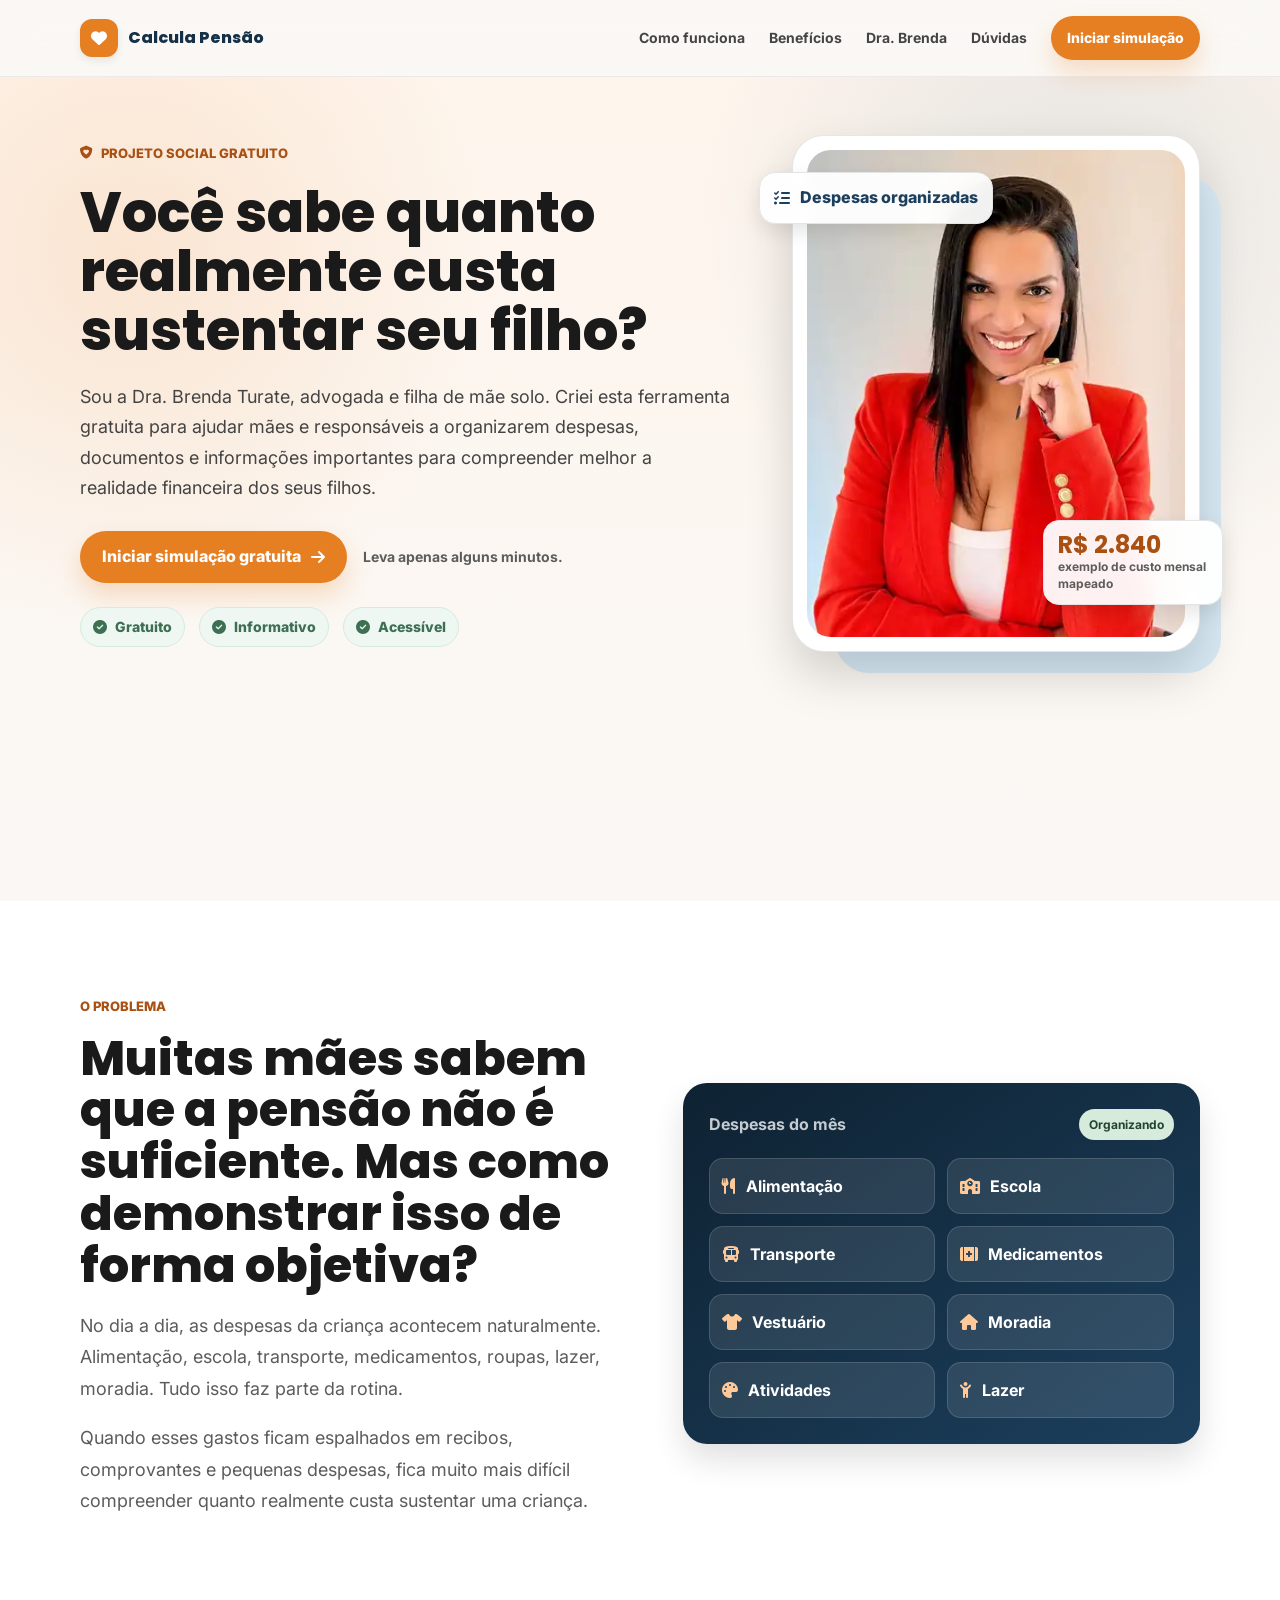
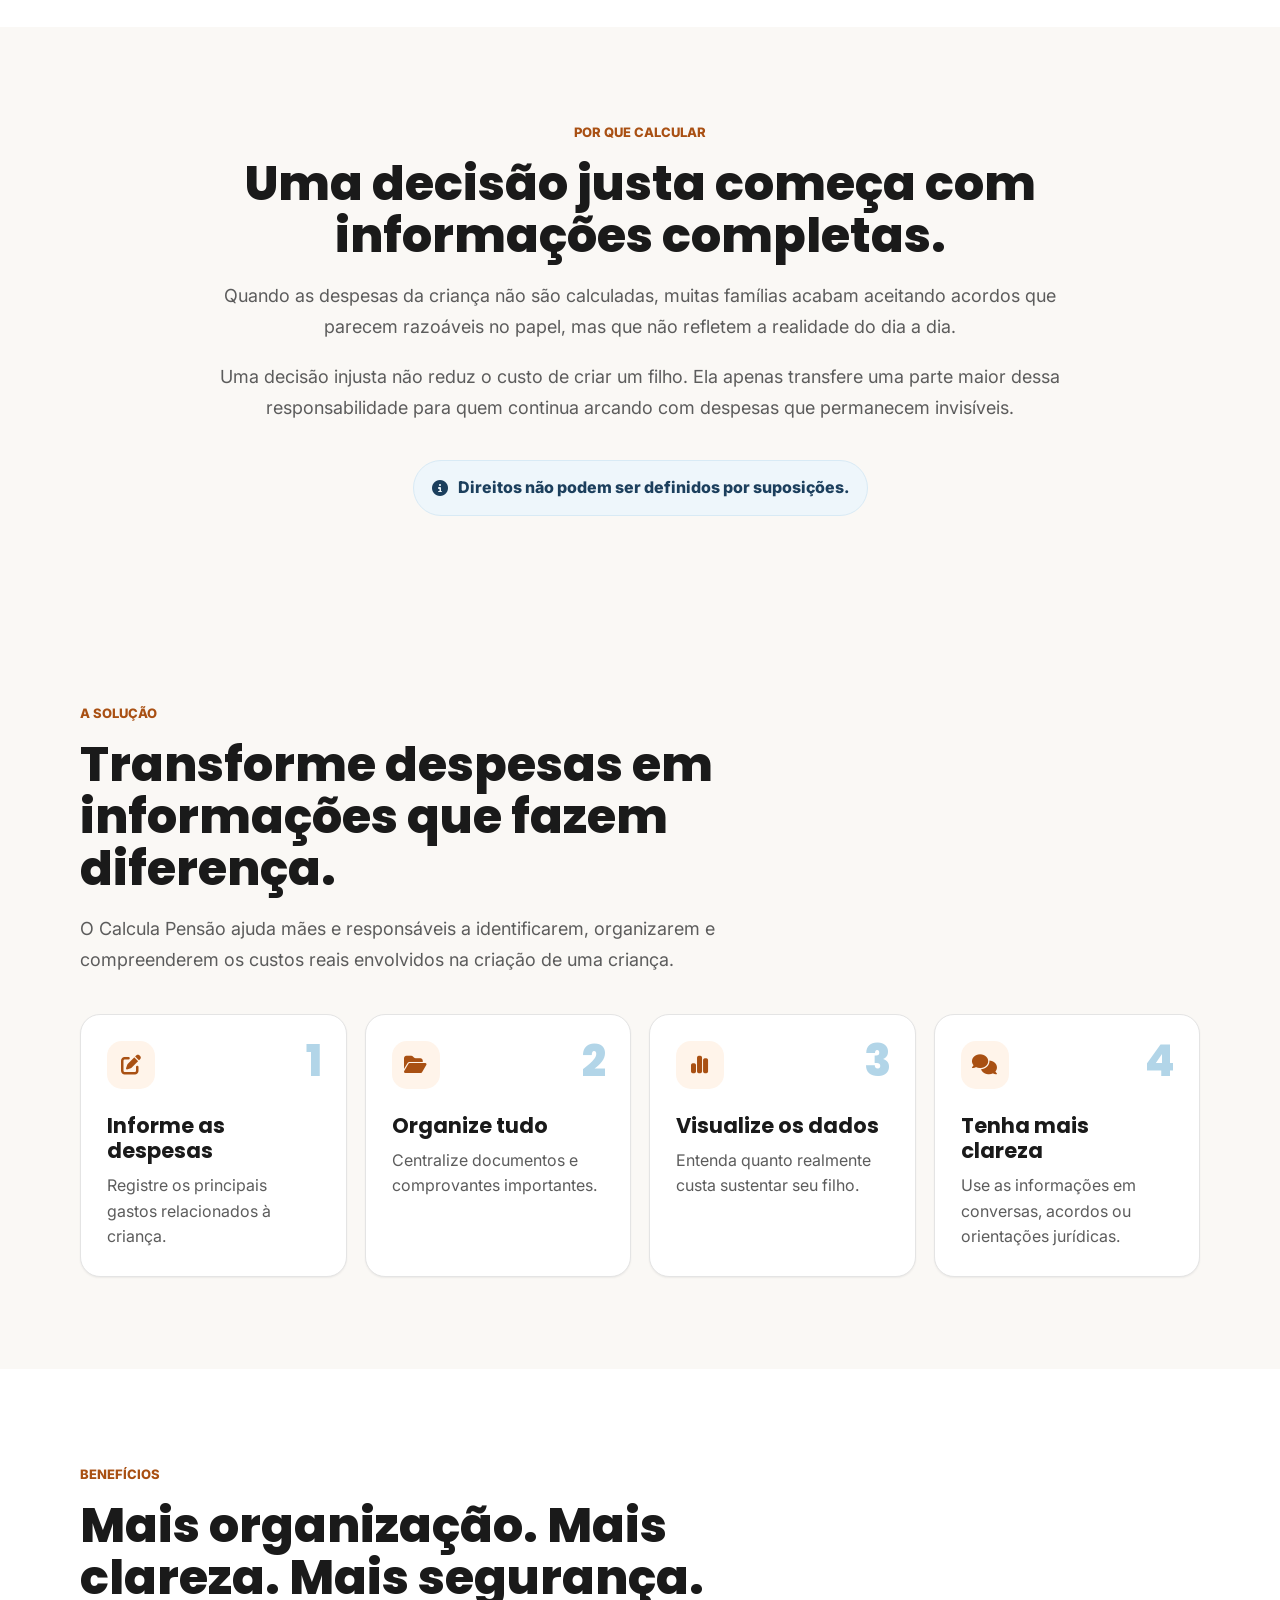
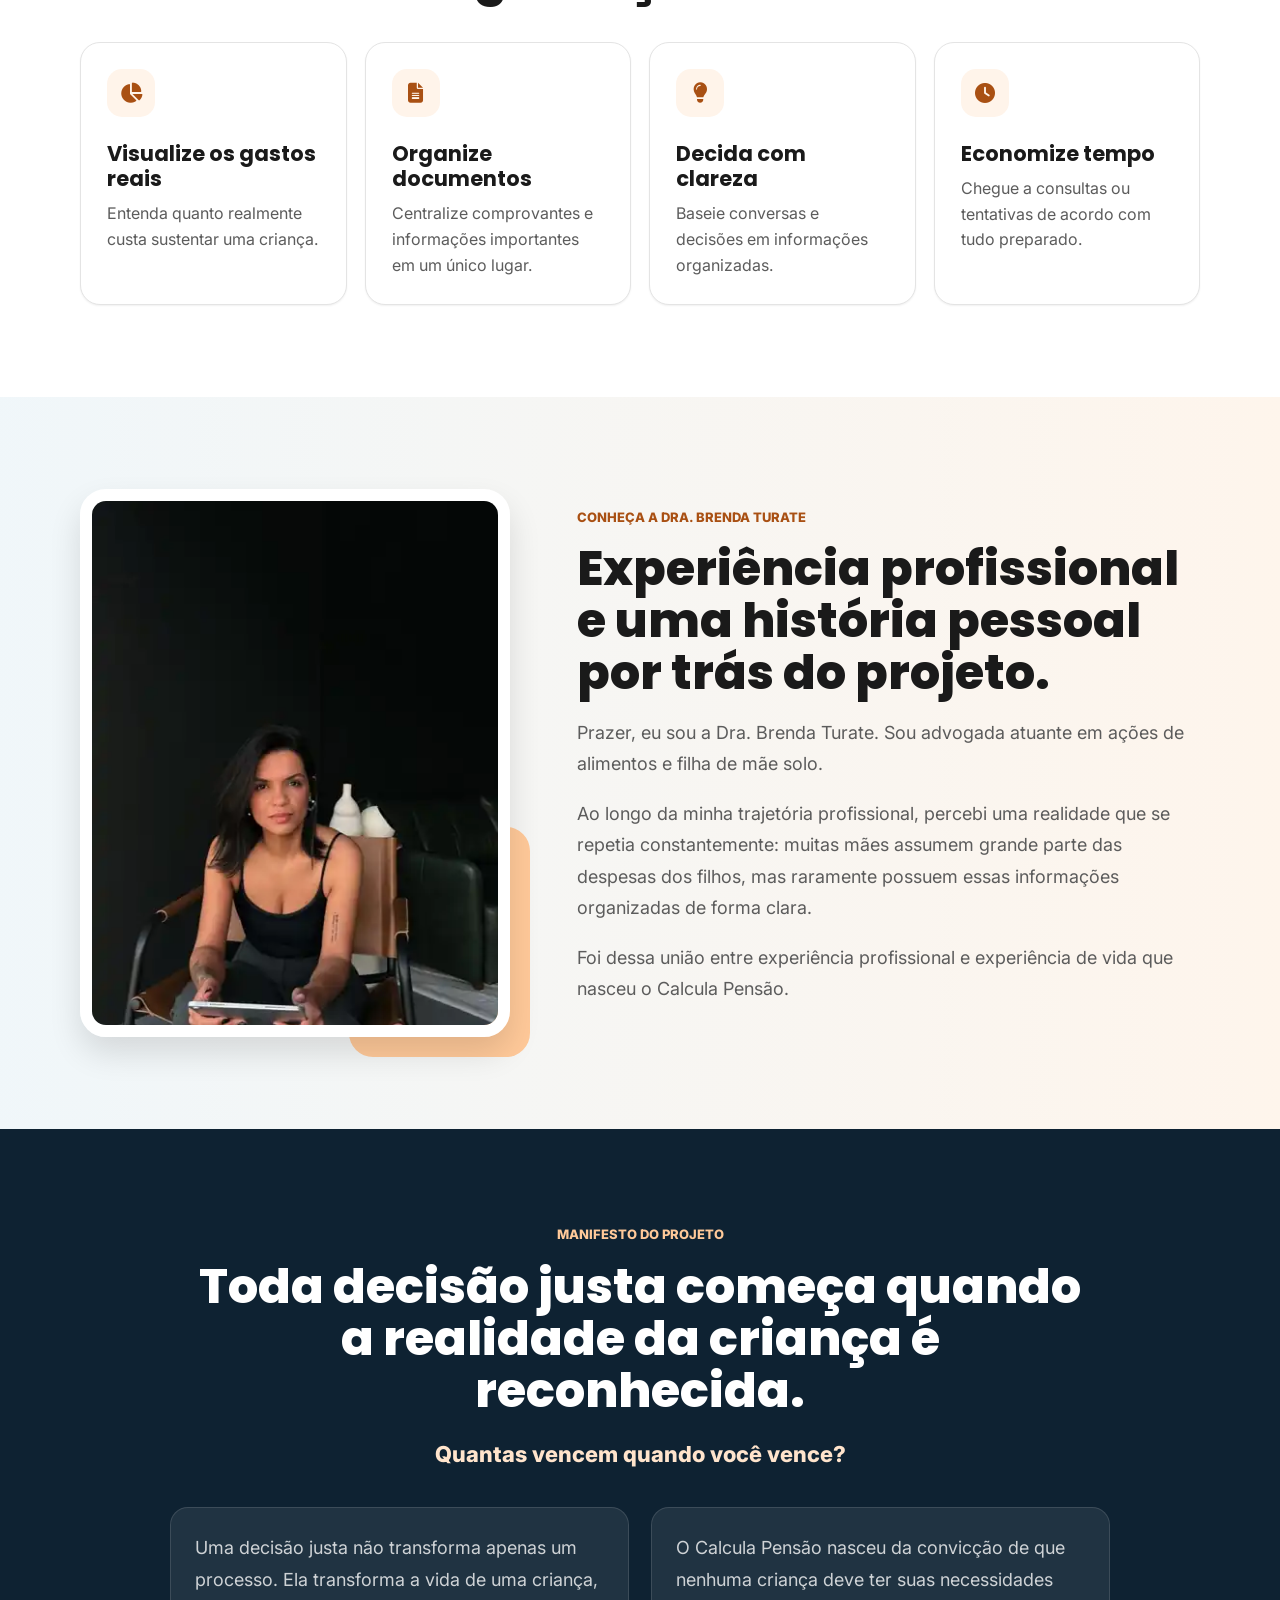
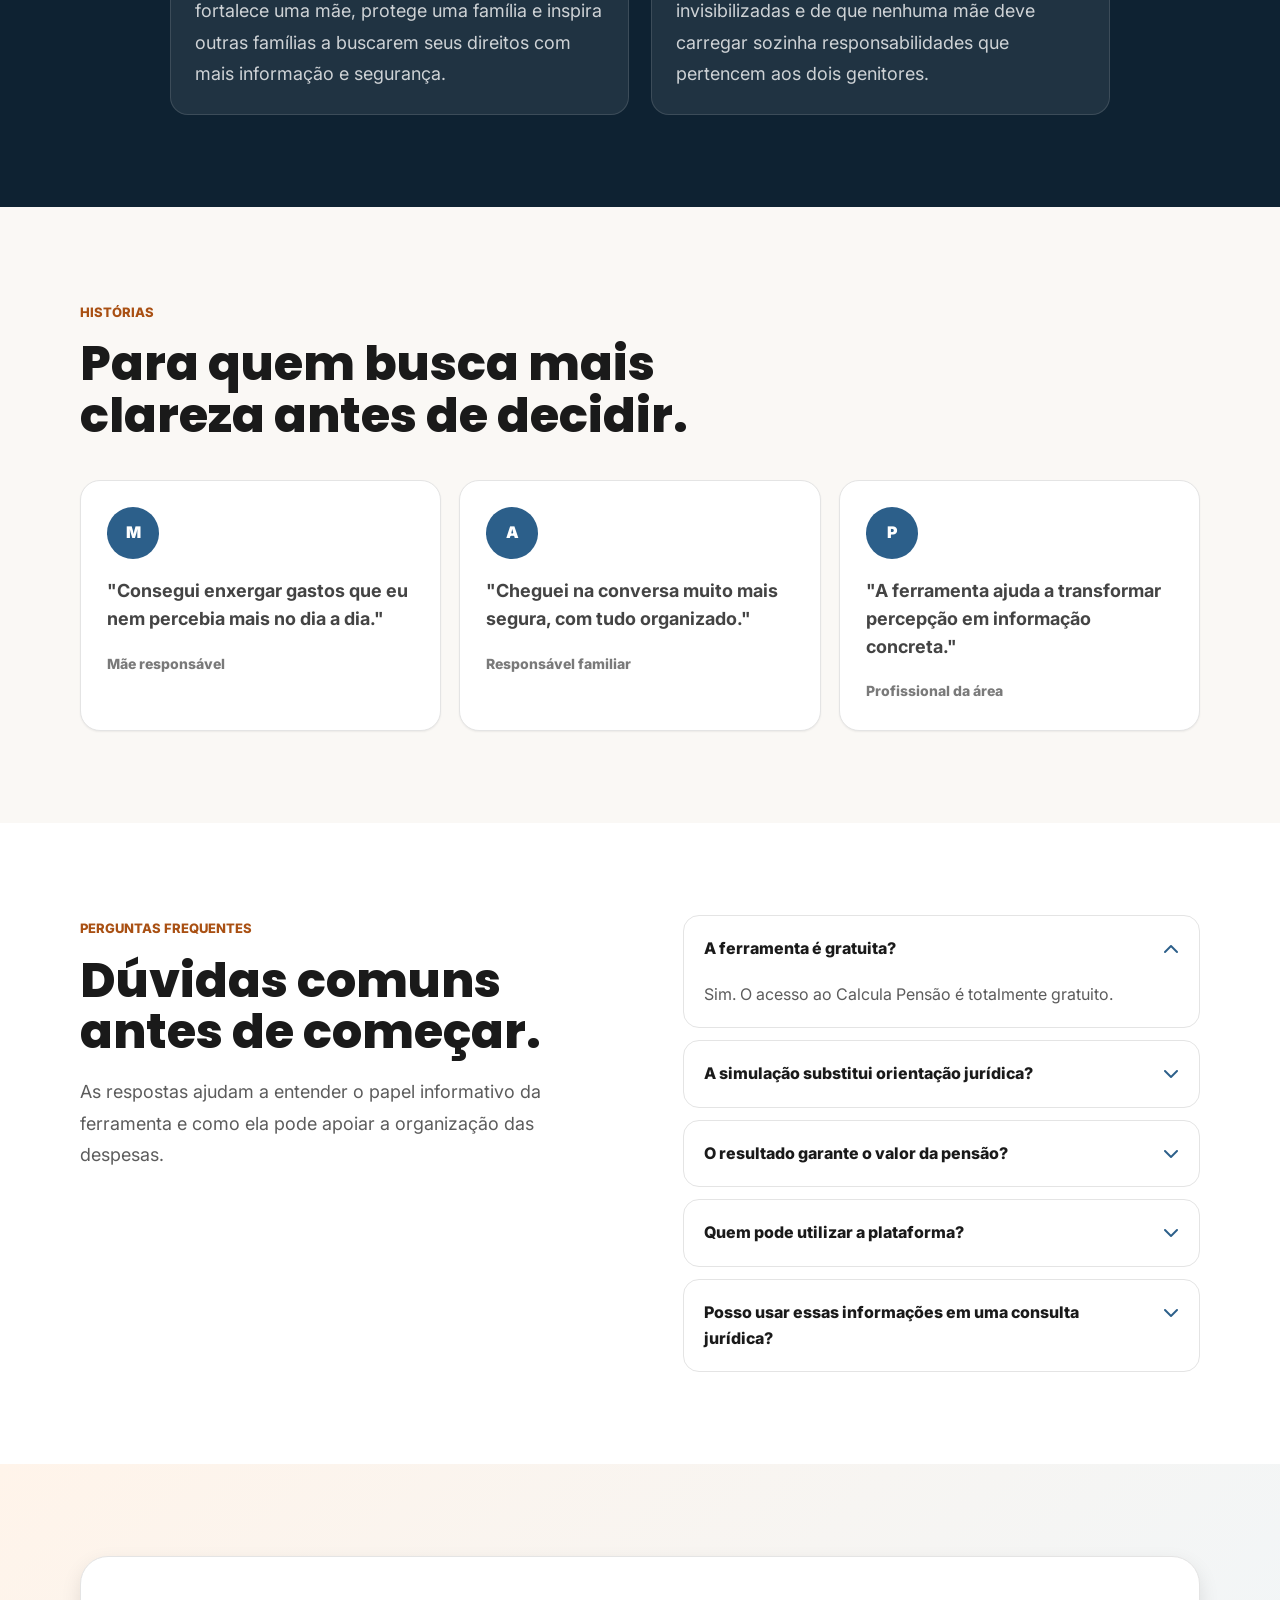
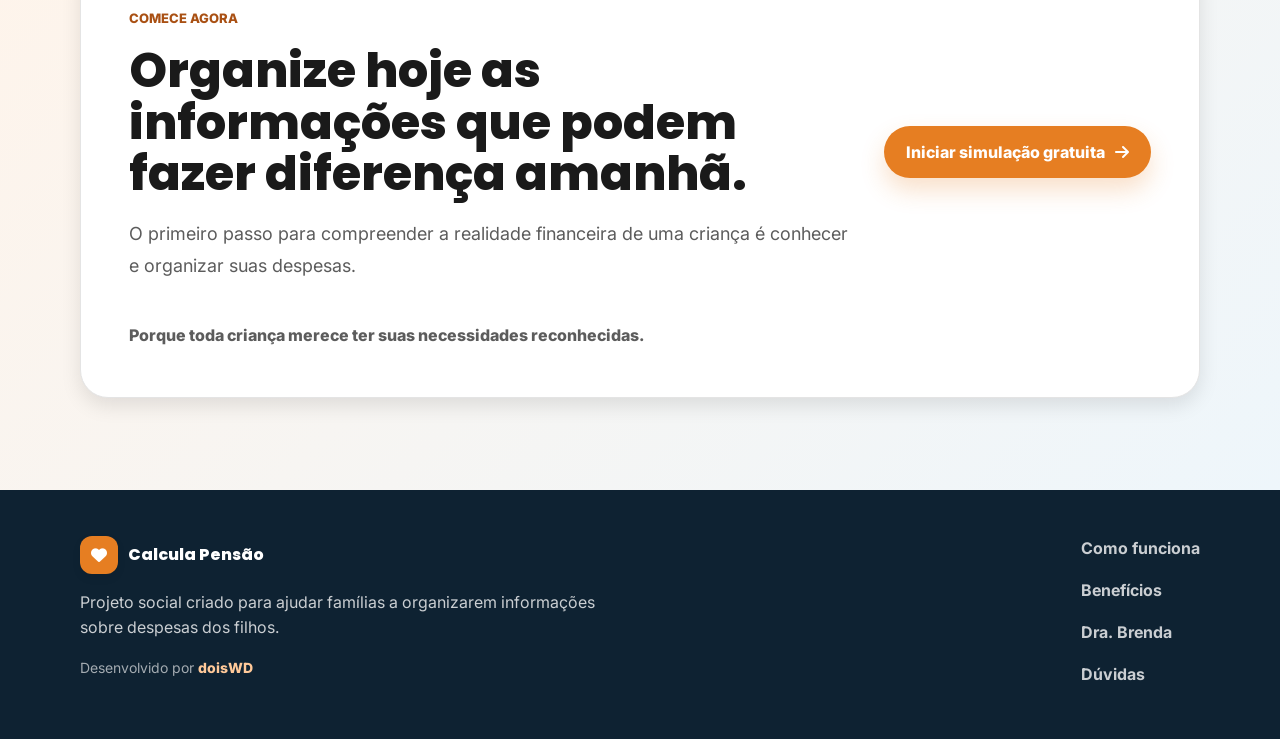
==== homologr/index.html @ 2a4c8d57 "Prepare production deploy package" ====
<!DOCTYPE html>
<html lang="pt-BR">
  <head>
    <meta charset="UTF-8" />
    <meta name="viewport" content="width=device-width, initial-scale=1.0" />
    <title>Calcula Pensão | Organize as despesas dos seus filhos</title>
    <meta
      name="description"
      content="Ferramenta gratuita criada pela Dra. Brenda Turate para ajudar mães e responsáveis a organizarem despesas, documentos e informações importantes sobre pensão alimentícia."
    />
    <link rel="preconnect" href="https://fonts.googleapis.com" />
    <link rel="preconnect" href="https://fonts.gstatic.com" crossorigin />
    <link
      href="https://fonts.googleapis.com/css2?family=Inter:wght@400;500;600;700;800&family=Poppins:wght@600;700;800&display=swap"
      rel="stylesheet"
    />
    <link
      rel="stylesheet"
      href="https://cdnjs.cloudflare.com/ajax/libs/font-awesome/6.5.2/css/all.min.css"
    />
    <link rel="stylesheet" href="design-tokens.css" />
    <link rel="stylesheet" href="styles.min.css" />
  </head>
  <body>
    <a class="skip-link" href="#conteudo">Pular para o conteúdo</a>

    <header class="site-header" data-header>
      <nav class="nav container" aria-label="Navegação principal">
        <a class="brand" href="#inicio" aria-label="Calcula Pensão">
          <span class="brand-mark"><i class="fa-solid fa-heart"></i></span>
          <span>Calcula Pensão</span>
        </a>

        <button class="nav-toggle" type="button" aria-expanded="false" aria-controls="nav-menu" data-nav-toggle>
          <span class="sr-only">Abrir menu</span>
          <i class="fa-solid fa-bars"></i>
        </button>

        <div class="nav-menu" id="nav-menu" data-nav-menu>
          <a href="#como-funciona">Como funciona</a>
          <a href="#beneficios">Benefícios</a>
          <a href="#brenda">Dra. Brenda</a>
          <a href="#faq">Dúvidas</a>
          <a class="btn btn-primary btn-small" href="https://calculapensao.com.br/checkout/?add-to-cart=428">Iniciar simulação</a>
        </div>
      </nav>
    </header>

    <main id="conteudo">
      <section class="hero section" id="inicio">
        <div class="hero-bg" aria-hidden="true"></div>
        <div class="container hero-grid">
          <div class="hero-copy reveal">
            <span class="eyebrow">
              <i class="fa-solid fa-shield-heart"></i>
              Projeto social gratuito
            </span>
            <h1>Você sabe quanto realmente custa sustentar seu filho?</h1>
            <p class="lead">
              Sou a Dra. Brenda Turate, advogada e filha de mãe solo. Criei esta ferramenta gratuita para ajudar mães e responsáveis a organizarem despesas, documentos e informações importantes para compreender melhor a realidade financeira dos seus filhos.
            </p>
            <div class="hero-actions">
              <a class="btn btn-primary" href="https://calculapensao.com.br/checkout/?add-to-cart=428">
                Iniciar simulação gratuita
                <i class="fa-solid fa-arrow-right"></i>
              </a>
              <span class="microcopy">Leva apenas alguns minutos.</span>
            </div>
            <div class="trust-row" aria-label="Principais atributos">
              <span><i class="fa-solid fa-circle-check"></i> Gratuito</span>
              <span><i class="fa-solid fa-circle-check"></i> Informativo</span>
              <span><i class="fa-solid fa-circle-check"></i> Acessível</span>
            </div>
          </div>

          <div class="hero-visual reveal delay-1">
            <div class="portrait-card">
              <img src="assets/brenda-hero.webp" alt="Dra. Brenda Turate sorrindo, rosto do projeto Calcula Pensão" />
              <div class="floating-note note-top">
                <i class="fa-solid fa-list-check"></i>
                <span>Despesas organizadas</span>
              </div>
              <div class="floating-note note-bottom">
                <strong>R$ 2.840</strong>
                <span>exemplo de custo mensal mapeado</span>
              </div>
            </div>
          </div>
        </div>
      </section>

      <section class="section problem-section">
        <div class="container split-grid">
          <div class="section-copy reveal">
            <span class="eyebrow">O problema</span>
            <h2>Muitas mães sabem que a pensão não é suficiente. Mas como demonstrar isso de forma objetiva?</h2>
            <p>
              No dia a dia, as despesas da criança acontecem naturalmente. Alimentação, escola, transporte, medicamentos, roupas, lazer, moradia. Tudo isso faz parte da rotina.
            </p>
            <p>
              Quando esses gastos ficam espalhados em recibos, comprovantes e pequenas despesas, fica muito mais difícil compreender quanto realmente custa sustentar uma criança.
            </p>
          </div>

          <div class="expense-board reveal delay-1" aria-label="Exemplos de despesas">
            <div class="board-header">
              <span>Despesas do mês</span>
              <strong>Organizando</strong>
            </div>
            <div class="expense-list">
              <span><i class="fa-solid fa-utensils"></i> Alimentação</span>
              <span><i class="fa-solid fa-school"></i> Escola</span>
              <span><i class="fa-solid fa-bus"></i> Transporte</span>
              <span><i class="fa-solid fa-kit-medical"></i> Medicamentos</span>
              <span><i class="fa-solid fa-shirt"></i> Vestuário</span>
              <span><i class="fa-solid fa-house"></i> Moradia</span>
              <span><i class="fa-solid fa-palette"></i> Atividades</span>
              <span><i class="fa-solid fa-child-reaching"></i> Lazer</span>
            </div>
          </div>
        </div>
      </section>

      <section class="section why-section">
        <div class="container narrow reveal">
          <span class="eyebrow centered">Por que calcular</span>
          <h2>Uma decisão justa começa com informações completas.</h2>
          <p>
            Quando as despesas da criança não são calculadas, muitas famílias acabam aceitando acordos que parecem razoáveis no papel, mas que não refletem a realidade do dia a dia.
          </p>
          <p>
            Uma decisão injusta não reduz o custo de criar um filho. Ela apenas transfere uma parte maior dessa responsabilidade para quem continua arcando com despesas que permanecem invisíveis.
          </p>
          <div class="quote-line">
            <i class="fa-solid fa-circle-info"></i>
            <span>Direitos não podem ser definidos por suposições.</span>
          </div>
        </div>
      </section>

      <section class="section solution-section" id="como-funciona">
        <div class="container">
          <div class="section-heading reveal">
            <span class="eyebrow">A solução</span>
            <h2>Transforme despesas em informações que fazem diferença.</h2>
            <p>
              O Calcula Pensão ajuda mães e responsáveis a identificarem, organizarem e compreenderem os custos reais envolvidos na criação de uma criança.
            </p>
          </div>

          <div class="steps">
            <article class="step-card reveal">
              <span class="step-number">1</span>
              <i class="fa-solid fa-pen-to-square"></i>
              <h3>Informe as despesas</h3>
              <p>Registre os principais gastos relacionados à criança.</p>
            </article>
            <article class="step-card reveal delay-1">
              <span class="step-number">2</span>
              <i class="fa-solid fa-folder-open"></i>
              <h3>Organize tudo</h3>
              <p>Centralize documentos e comprovantes importantes.</p>
            </article>
            <article class="step-card reveal delay-2">
              <span class="step-number">3</span>
              <i class="fa-solid fa-chart-simple"></i>
              <h3>Visualize os dados</h3>
              <p>Entenda quanto realmente custa sustentar seu filho.</p>
            </article>
            <article class="step-card reveal delay-3">
              <span class="step-number">4</span>
              <i class="fa-solid fa-comments"></i>
              <h3>Tenha mais clareza</h3>
              <p>Use as informações em conversas, acordos ou orientações jurídicas.</p>
            </article>
          </div>
        </div>
      </section>

      <section class="section benefits-section" id="beneficios">
        <div class="container">
          <div class="section-heading reveal">
            <span class="eyebrow">Benefícios</span>
            <h2>Mais organização. Mais clareza. Mais segurança.</h2>
          </div>

          <div class="benefit-grid">
            <article class="benefit-card reveal">
              <i class="fa-solid fa-chart-pie"></i>
              <h3>Visualize os gastos reais</h3>
              <p>Entenda quanto realmente custa sustentar uma criança.</p>
            </article>
            <article class="benefit-card reveal delay-1">
              <i class="fa-solid fa-file-lines"></i>
              <h3>Organize documentos</h3>
              <p>Centralize comprovantes e informações importantes em um único lugar.</p>
            </article>
            <article class="benefit-card reveal delay-2">
              <i class="fa-solid fa-lightbulb"></i>
              <h3>Decida com clareza</h3>
              <p>Baseie conversas e decisões em informações organizadas.</p>
            </article>
            <article class="benefit-card reveal delay-3">
              <i class="fa-solid fa-clock"></i>
              <h3>Economize tempo</h3>
              <p>Chegue a consultas ou tentativas de acordo com tudo preparado.</p>
            </article>
          </div>
        </div>
      </section>

      <section class="section about-section" id="brenda">
        <div class="container about-grid">
          <div class="about-image reveal">
            <img src="assets/brenda-about.webp" alt="Dra. Brenda Turate sentada segurando um tablet" />
          </div>
          <div class="section-copy reveal delay-1">
            <span class="eyebrow">Conheça a Dra. Brenda Turate</span>
            <h2>Experiência profissional e uma história pessoal por trás do projeto.</h2>
            <p>
              Prazer, eu sou a Dra. Brenda Turate. Sou advogada atuante em ações de alimentos e filha de mãe solo.
            </p>
            <p>
              Ao longo da minha trajetória profissional, percebi uma realidade que se repetia constantemente: muitas mães assumem grande parte das despesas dos filhos, mas raramente possuem essas informações organizadas de forma clara.
            </p>
            <p>
              Foi dessa união entre experiência profissional e experiência de vida que nasceu o Calcula Pensão.
            </p>
          </div>
        </div>
      </section>

      <section class="section manifesto-section">
        <div class="container manifesto-card reveal">
          <span class="eyebrow centered">Manifesto do projeto</span>
          <h2>Toda decisão justa começa quando a realidade da criança é reconhecida.</h2>
          <p class="manifesto-lead">Quantas vencem quando você vence?</p>
          <div class="manifesto-grid">
            <p>Uma decisão justa não transforma apenas um processo. Ela transforma a vida de uma criança, fortalece uma mãe, protege uma família e inspira outras famílias a buscarem seus direitos com mais informação e segurança.</p>
            <p>O Calcula Pensão nasceu da convicção de que nenhuma criança deve ter suas necessidades invisibilizadas e de que nenhuma mãe deve carregar sozinha responsabilidades que pertencem aos dois genitores.</p>
          </div>
        </div>
      </section>

      <section class="section testimonials-section">
        <div class="container">
          <div class="section-heading reveal">
            <span class="eyebrow">Histórias</span>
            <h2>Para quem busca mais clareza antes de decidir.</h2>
          </div>
          <div class="testimonial-grid">
            <article class="testimonial-card reveal">
              <div class="avatar">M</div>
              <p>"Consegui enxergar gastos que eu nem percebia mais no dia a dia."</p>
              <span>Mãe responsável</span>
            </article>
            <article class="testimonial-card reveal delay-1">
              <div class="avatar">A</div>
              <p>"Cheguei na conversa muito mais segura, com tudo organizado."</p>
              <span>Responsável familiar</span>
            </article>
            <article class="testimonial-card reveal delay-2">
              <div class="avatar">P</div>
              <p>"A ferramenta ajuda a transformar percepção em informação concreta."</p>
              <span>Profissional da área</span>
            </article>
          </div>
        </div>
      </section>

      <section class="section faq-section" id="faq">
        <div class="container faq-grid">
          <div class="section-copy reveal">
            <span class="eyebrow">Perguntas frequentes</span>
            <h2>Dúvidas comuns antes de começar.</h2>
            <p>As respostas ajudam a entender o papel informativo da ferramenta e como ela pode apoiar a organização das despesas.</p>
          </div>

          <div class="faq-list reveal delay-1">
            <details open>
              <summary>A ferramenta é gratuita?</summary>
              <p>Sim. O acesso ao Calcula Pensão é totalmente gratuito.</p>
            </details>
            <details>
              <summary>A simulação substitui orientação jurídica?</summary>
              <p>Não. A ferramenta possui caráter exclusivamente informativo e educativo.</p>
            </details>
            <details>
              <summary>O resultado garante o valor da pensão?</summary>
              <p>Não. O valor da pensão alimentícia é definido por acordo ou decisão judicial, considerando cada caso.</p>
            </details>
            <details>
              <summary>Quem pode utilizar a plataforma?</summary>
              <p>Mães, pais, responsáveis, advogados e qualquer pessoa que deseje compreender melhor as despesas relacionadas à criação de uma criança.</p>
            </details>
            <details>
              <summary>Posso usar essas informações em uma consulta jurídica?</summary>
              <p>Sim. As informações organizadas podem facilitar conversas com advogados, Defensoria Pública ou auxiliar na construção de acordos.</p>
            </details>
          </div>
        </div>
      </section>

      <section class="final-cta section" id="simulacao">
        <div class="container cta-card reveal">
          <div>
            <span class="eyebrow">Comece agora</span>
            <h2>Organize hoje as informações que podem fazer diferença amanhã.</h2>
            <p>
              O primeiro passo para compreender a realidade financeira de uma criança é conhecer e organizar suas despesas.
            </p>
          </div>
          <a class="btn btn-primary" href="https://calculapensao.com.br/checkout/?add-to-cart=428">
            Iniciar simulação gratuita
            <i class="fa-solid fa-arrow-right"></i>
          </a>
          <span class="cta-note">Porque toda criança merece ter suas necessidades reconhecidas.</span>
        </div>
      </section>
    </main>

    <footer class="footer">
      <div class="container footer-grid">
        <div>
          <a class="brand footer-brand" href="#inicio">
            <span class="brand-mark"><i class="fa-solid fa-heart"></i></span>
            <span>Calcula Pensão</span>
          </a>
          <p>Projeto social criado para ajudar famílias a organizarem informações sobre despesas dos filhos.</p>
          <p class="footer-credit">
            Desenvolvido por <a href="https://doiswd.com" target="_blank" rel="noopener noreferrer">doisWD</a>
          </p>
        </div>
        <div class="footer-links">
          <a href="#como-funciona">Como funciona</a>
          <a href="#beneficios">Benefícios</a>
          <a href="#brenda">Dra. Brenda</a>
          <a href="#faq">Dúvidas</a>
        </div>
      </div>
    </footer>

    <script src="script.js"></script>
  </body>
</html>
---- homologr/design-tokens.css ----
:root {
  --cp-orange-50: #fff4ea;
  --cp-orange-100: #ffe4cc;
  --cp-orange-200: #ffc999;
  --cp-orange-300: #ffad66;
  --cp-orange-400: #f3923a;
  --cp-orange-500: #e67e22;
  --cp-orange-600: #c86618;
  --cp-orange-700: #a95013;
  --cp-orange-800: #843d0f;
  --cp-orange-900: #5f2b0a;

  --cp-blue-50: #eef6fb;
  --cp-blue-100: #d8eaf5;
  --cp-blue-200: #b2d5e8;
  --cp-blue-300: #86b9d8;
  --cp-blue-400: #5794bb;
  --cp-blue-500: #2c5f8a;
  --cp-blue-600: #234e72;
  --cp-blue-700: #1c3f5d;
  --cp-blue-800: #153147;
  --cp-blue-900: #0e2232;

  --cp-green-50: #eef7f2;
  --cp-green-100: #d7ebdd;
  --cp-green-300: #96c3a7;
  --cp-green-500: #5e9b76;
  --cp-green-700: #3d6f52;
  --cp-green-900: #234331;

  --cp-gray-50: #fafafa;
  --cp-gray-100: #f2f2f2;
  --cp-gray-200: #e4e4e4;
  --cp-gray-300: #cfcfcf;
  --cp-gray-400: #a8a8a8;
  --cp-gray-500: #7a7a7a;
  --cp-gray-600: #5c5c5c;
  --cp-gray-700: #444444;
  --cp-gray-800: #2d2d2d;
  --cp-gray-900: #1a1a1a;

  --cp-success-bg: #eef7f2;
  --cp-success-text: #3d6f52;
  --cp-warning-bg: #fff7e6;
  --cp-warning-text: #9a6200;
  --cp-error-bg: #fdecec;
  --cp-error-text: #b42318;
  --cp-info-bg: #eef6fb;
  --cp-info-text: #234e72;

  --cp-surface-background: #faf8f5;
  --cp-surface-white: #ffffff;
  --cp-text-primary: #2d2d2d;
  --cp-text-secondary: #5c5c5c;
  --cp-text-muted: #7a7a7a;
  --cp-text-inverse: #ffffff;

  --cp-font-heading: "Poppins", sans-serif;
  --cp-font-body: "Inter", sans-serif;

  --cp-space-1: 4px;
  --cp-space-2: 8px;
  --cp-space-3: 12px;
  --cp-space-4: 16px;
  --cp-space-5: 20px;
  --cp-space-6: 24px;
  --cp-space-8: 32px;
  --cp-space-10: 40px;
  --cp-space-12: 48px;
  --cp-space-14: 56px;
  --cp-space-16: 64px;
  --cp-space-20: 80px;
  --cp-space-24: 96px;

  --cp-radius-xs: 4px;
  --cp-radius-sm: 6px;
  --cp-radius-md: 8px;
  --cp-radius-lg: 12px;
  --cp-radius-xl: 16px;
  --cp-radius-pill: 999px;

  --cp-shadow-1: 0 1px 2px rgba(0, 0, 0, 0.06);
  --cp-shadow-2: 0 4px 8px rgba(0, 0, 0, 0.08);
  --cp-shadow-3: 0 8px 20px rgba(0, 0, 0, 0.10);
  --cp-shadow-4: 0 16px 32px rgba(0, 0, 0, 0.12);
  --cp-shadow-5: 0 24px 48px rgba(0, 0, 0, 0.16);

  --cp-focus-ring: 0 0 0 3px var(--cp-orange-200);
}
---- homologr/styles.min.css ----
*{box-sizing:border-box}html{scroll-behavior:smooth}body{margin:0;overflow-x:hidden;color:var(--cp-text-primary);background:var(--cp-surface-background);font-family:var(--cp-font-body);font-size:16px;line-height:1.6}body.nav-open{overflow:hidden}img{display:block;max-width:100%}a{color:inherit;text-decoration:none}button,a{-webkit-tap-highlight-color:transparent}:focus-visible{outline:3px solid var(--cp-orange-200);outline-offset:3px}.sr-only,.skip-link{position:absolute;width:1px;height:1px;overflow:hidden;clip:rect(0,0,0,0);white-space:nowrap}.skip-link:focus{z-index:1000;top:16px;left:16px;width:auto;height:auto;padding:12px 16px;clip:auto;color:var(--cp-text-inverse);background:var(--cp-blue-800);border-radius:var(--cp-radius-md)}.container{width:min(1120px,calc(100% - 40px));margin:0 auto}.section{padding:92px 0}.site-header{position:sticky;z-index:100;top:0;background:rgba(250,248,245,0.82);border-bottom:1px solid rgba(228,228,228,0.7);backdrop-filter:blur(18px);transition:box-shadow 180ms ease,background 180ms ease}.site-header.is-scrolled{background:rgba(255,255,255,0.92);box-shadow:var(--cp-shadow-1)}.nav{display:flex;min-height:76px;align-items:center;justify-content:space-between;gap:24px}.brand{display:inline-flex;align-items:center;gap:10px;font-family:var(--cp-font-heading);font-weight:800;color:var(--cp-blue-800)}.brand-mark{display:grid;width:38px;height:38px;place-items:center;color:var(--cp-text-inverse);background:var(--cp-orange-500);border-radius:12px;box-shadow:var(--cp-shadow-2)}.nav-menu{display:flex;align-items:center;gap:24px;color:var(--cp-gray-700);font-size:14px;font-weight:700}.nav-menu a:not(.btn){padding:10px 0}.nav-menu a:not(.btn):hover{color:var(--cp-orange-700)}.nav-toggle{display:none;width:44px;height:44px;color:var(--cp-blue-800);background:var(--cp-surface-white);border:1px solid var(--cp-gray-200);border-radius:var(--cp-radius-md)}.btn{display:inline-flex;min-height:52px;align-items:center;justify-content:center;gap:10px;padding:15px 22px;border-radius:var(--cp-radius-pill);font-weight:800;line-height:1.2;transition:transform 180ms ease,box-shadow 180ms ease,background 180ms ease}.btn:hover{transform:translateY(-2px)}.btn-primary{color:var(--cp-text-inverse);background:var(--cp-orange-500);box-shadow:0 12px 24px rgba(230,126,34,0.24)}.btn-primary:hover{background:var(--cp-orange-400);box-shadow:0 16px 34px rgba(230,126,34,0.3)}.btn-small{min-height:44px;padding:12px 16px;font-size:14px}.hero{position:relative;min-height:calc(100vh - 76px);overflow:hidden;padding:58px 0 74px}.hero-bg{position:absolute;inset:0;pointer-events:none;background:radial-gradient(circle at 10% 22%,rgba(230,126,34,0.14),transparent 28%),radial-gradient(circle at 84% 18%,rgba(44,95,138,0.12),transparent 30%),linear-gradient(180deg,rgba(255,244,234,0.8),rgba(250,248,245,0))}.hero-grid,.split-grid,.about-grid,.faq-grid{position:relative;display:grid;align-items:center;gap:64px;grid-template-columns:minmax(0,1.02fr) minmax(320px,0.98fr)}.hero-grid{gap:46px;grid-template-columns:minmax(0,1.24fr) minmax(320px,0.76fr)}.hero-copy h1,.section-copy h2,.section-heading h2,.narrow h2,.manifesto-card h2,.cta-card h2{margin:0;color:var(--cp-gray-900);font-family:var(--cp-font-heading);font-weight:800;letter-spacing:0;line-height:1.08}.hero-copy h1{max-width:690px;margin-top:18px;font-size:clamp(38px,4.35vw,56px);line-height:1.06}.lead{max-width:650px;margin:22px 0 0;color:var(--cp-gray-700);font-size:18px;line-height:1.68}.eyebrow{display:inline-flex;align-items:center;gap:8px;color:var(--cp-orange-700);font-size:13px;font-weight:800;letter-spacing:0;text-transform:uppercase}.centered{justify-content:center}.hero-actions{display:flex;flex-wrap:wrap;align-items:center;gap:16px;margin-top:28px}.microcopy{color:var(--cp-gray-600);font-size:14px;font-weight:700}.trust-row{display:flex;flex-wrap:wrap;gap:14px;margin-top:24px}.trust-row span{display:inline-flex;align-items:center;gap:8px;padding:8px 12px;color:var(--cp-green-700);background:var(--cp-green-50);border:1px solid var(--cp-green-100);border-radius:var(--cp-radius-pill);font-size:14px;font-weight:800}.portrait-card{position:relative;width:min(100%,430px);margin-left:auto;padding:14px;background:var(--cp-surface-white);border:1px solid rgba(228,228,228,0.9);border-radius:32px;box-shadow:var(--cp-shadow-5)}.portrait-card::before{position:absolute;inset:42px -22px -22px 42px;z-index:-1;content:"";background:var(--cp-blue-100);border-radius:34px}.portrait-card img{width:100%;aspect-ratio:4 / 5.15;object-fit:cover;object-position:center top;border-radius:24px}.floating-note{position:absolute;display:flex;align-items:center;gap:10px;padding:12px 14px;background:rgba(255,255,255,0.94);border:1px solid var(--cp-gray-200);border-radius:16px;box-shadow:var(--cp-shadow-3);backdrop-filter:blur(10px)}.note-top{top:36px;left:-34px;color:var(--cp-blue-700);font-weight:800}.note-bottom{right:-24px;bottom:46px;flex-direction:column;align-items:flex-start;gap:2px}.note-bottom strong{color:var(--cp-orange-700);font-family:var(--cp-font-heading);font-size:24px;line-height:1}.note-bottom span{max-width:150px;color:var(--cp-gray-600);font-size:12px;font-weight:700;line-height:1.35}.section-copy h2,.section-heading h2,.narrow h2,.manifesto-card h2,.cta-card h2{margin-top:14px;font-size:clamp(32px,4vw,48px)}.section-copy p,.section-heading p,.narrow p,.manifesto-card p,.cta-card p{color:var(--cp-gray-600);font-size:18px;line-height:1.75}.problem-section,.benefits-section,.faq-section{background:var(--cp-surface-white)}.expense-board{padding:26px;background:linear-gradient(145deg,var(--cp-blue-900),var(--cp-blue-700));border-radius:24px;box-shadow:var(--cp-shadow-4)}.board-header{display:flex;align-items:center;justify-content:space-between;color:var(--cp-text-inverse);margin-bottom:18px}.board-header span{color:rgba(255,255,255,0.76);font-weight:700}.board-header strong{padding:6px 10px;color:var(--cp-green-900);background:var(--cp-green-100);border-radius:var(--cp-radius-pill);font-size:12px}.expense-list{display:grid;gap:12px;grid-template-columns:repeat(2,minmax(0,1fr))}.expense-list span{display:flex;min-height:56px;align-items:center;gap:10px;padding:12px;color:var(--cp-text-inverse);background:rgba(255,255,255,0.1);border:1px solid rgba(255,255,255,0.14);border-radius:14px;font-weight:700}.expense-list i{color:var(--cp-orange-200)}.narrow{max-width:850px;text-align:center}.quote-line{display:inline-flex;align-items:center;gap:10px;margin-top:18px;padding:14px 18px;color:var(--cp-blue-700);background:var(--cp-blue-50);border:1px solid var(--cp-blue-100);border-radius:var(--cp-radius-pill);font-weight:800}.section-heading{max-width:760px;margin-bottom:38px}.steps,.benefit-grid,.testimonial-grid{display:grid;gap:18px;grid-template-columns:repeat(4,minmax(0,1fr))}.step-card,.benefit-card,.testimonial-card{position:relative;min-height:250px;padding:26px;background:var(--cp-surface-white);border:1px solid var(--cp-gray-200);border-radius:20px;box-shadow:var(--cp-shadow-1);transition:transform 180ms ease,box-shadow 180ms ease,border-color 180ms ease}.step-card:hover,.benefit-card:hover,.testimonial-card:hover{transform:translateY(-5px);border-color:var(--cp-orange-200);box-shadow:var(--cp-shadow-3)}.step-card i,.benefit-card i{display:grid;width:48px;height:48px;place-items:center;color:var(--cp-orange-700);background:var(--cp-orange-50);border-radius:15px;font-size:20px}.step-number{position:absolute;top:24px;right:24px;color:var(--cp-blue-200);font-family:var(--cp-font-heading);font-size:44px;font-weight:800;line-height:1}.step-card h3,.benefit-card h3{margin:24px 0 10px;color:var(--cp-gray-900);font-family:var(--cp-font-heading);font-size:21px;line-height:1.2}.step-card p,.benefit-card p{margin:0;color:var(--cp-gray-600)}.benefit-card{min-height:220px}.about-section{background:linear-gradient(90deg,rgba(238,246,251,0.82),rgba(255,244,234,0.82)),var(--cp-surface-background)}.about-grid{grid-template-columns:minmax(280px,0.82fr) minmax(0,1.18fr)}.about-image{position:relative;max-width:430px}.about-image::after{position:absolute;right:-20px;bottom:-20px;width:42%;height:42%;content:"";background:var(--cp-orange-200);border-radius:24px;z-index:0}.about-image img{position:relative;z-index:1;width:100%;aspect-ratio:4 / 5.1;object-fit:cover;object-position:center;border:12px solid var(--cp-surface-white);border-radius:26px;box-shadow:var(--cp-shadow-4)}.manifesto-section{background:var(--cp-blue-900)}.manifesto-card{color:var(--cp-text-inverse);text-align:center}.manifesto-card .eyebrow{color:var(--cp-orange-200)}.manifesto-card h2{max-width:920px;margin-right:auto;margin-left:auto;color:var(--cp-text-inverse)}.manifesto-card p{color:rgba(255,255,255,0.78)}.manifesto-lead{margin-top:18px;color:var(--cp-orange-100) !important;font-size:22px !important;font-weight:800}.manifesto-grid{display:grid;max-width:940px;gap:22px;grid-template-columns:repeat(2,minmax(0,1fr));margin:34px auto 0;text-align:left}.manifesto-grid p{margin:0;padding:24px;background:rgba(255,255,255,0.08);border:1px solid rgba(255,255,255,0.12);border-radius:18px}.testimonial-grid{grid-template-columns:repeat(3,minmax(0,1fr))}.testimonial-card{min-height:220px}.avatar{display:grid;width:52px;height:52px;place-items:center;color:var(--cp-text-inverse);background:var(--cp-blue-500);border-radius:50%;font-weight:900}.testimonial-card p{color:var(--cp-gray-700);font-size:18px;font-weight:700;line-height:1.55}.testimonial-card span{color:var(--cp-gray-500);font-size:14px;font-weight:800}.faq-grid{align-items:start}.faq-list{display:grid;gap:12px}details{overflow:hidden;background:var(--cp-surface-white);border:1px solid var(--cp-gray-200);border-radius:16px}summary{position:relative;min-height:64px;padding:20px 58px 20px 20px;cursor:pointer;color:var(--cp-gray-900);font-weight:800;list-style:none}summary::-webkit-details-marker{display:none}summary::after{position:absolute;top:20px;right:20px;color:var(--cp-blue-500);content:"\f078";font-family:"Font Awesome 6 Free";font-weight:900;transition:transform 180ms ease}details[open] summary::after{transform:rotate(180deg)}details p{margin:0;padding:0 20px 20px;color:var(--cp-gray-600)}.final-cta{background:linear-gradient(135deg,var(--cp-orange-50),var(--cp-blue-50))}.cta-card{display:grid;align-items:center;gap:24px;grid-template-columns:minmax(0,1fr) auto;padding:48px;background:var(--cp-surface-white);border:1px solid var(--cp-gray-200);border-radius:28px;box-shadow:var(--cp-shadow-3)}.cta-card h2{max-width:720px}.cta-note{grid-column:1 / -1;color:var(--cp-gray-600);font-weight:800}.footer{padding:46px 0;color:rgba(255,255,255,0.78);background:var(--cp-blue-900)}.footer-grid{display:grid;gap:32px;grid-template-columns:minmax(0,1fr) auto}.footer-brand{color:var(--cp-text-inverse)}.footer p{max-width:520px}.footer-credit{margin-top:14px;color:rgba(255,255,255,0.62);font-size:14px}.footer-credit a{color:var(--cp-orange-200);font-weight:800}.footer-credit a:hover{color:var(--cp-text-inverse)}.footer-links{display:grid;gap:10px}.footer-links a{font-weight:700}.footer-links a:hover{color:var(--cp-orange-200)}.reveal{opacity:0;transform:translateY(22px);transition:opacity 460ms ease,transform 460ms ease}.reveal.is-visible{opacity:1;transform:translateY(0)}.delay-1{transition-delay:90ms}.delay-2{transition-delay:160ms}.delay-3{transition-delay:230ms}@media (prefers-reduced-motion:reduce){*,*::before,*::after{scroll-behavior:auto !important;transition-duration:0.01ms !important;animation-duration:0.01ms !important;animation-iteration-count:1 !important}.reveal{opacity:1;transform:none}}@media (max-width:1023px){.section{padding:76px 0}.hero-grid,.split-grid,.about-grid,.faq-grid{gap:44px;grid-template-columns:1fr}.hero{padding-top:56px}.portrait-card{margin:0 auto}.steps,.benefit-grid{grid-template-columns:repeat(2,minmax(0,1fr))}.cta-card{grid-template-columns:1fr}}@media (max-width:767px){.container{width:min(100% - 32px,560px)}.nav{min-height:68px}.nav-toggle{display:grid;place-items:center}.nav-menu{position:fixed;inset:68px 16px auto 16px;display:grid;gap:4px;padding:18px;background:var(--cp-surface-white);border:1px solid var(--cp-gray-200);border-radius:18px;box-shadow:var(--cp-shadow-4);transform:translateY(-16px);opacity:0;pointer-events:none;transition:opacity 180ms ease,transform 180ms ease}.nav-menu.is-open{transform:translateY(0);opacity:1;pointer-events:auto}.nav-menu a{padding:12px}.nav-menu .btn{margin-top:8px}.hero{min-height:auto;padding:46px 0 68px}.hero-copy h1{font-size:37px}.lead,.section-copy p,.section-heading p,.narrow p,.manifesto-card p,.cta-card p{font-size:16px}.hero-actions,.hero-actions .btn{width:100%}.microcopy{width:100%;text-align:center}.trust-row span{flex:1 1 auto;justify-content:center}.portrait-card{width:min(100%,360px)}.floating-note{position:static;margin-top:12px}.note-bottom{flex-direction:row;align-items:center}.note-bottom span{max-width:none}.expense-list,.steps,.benefit-grid,.testimonial-grid,.manifesto-grid,.footer-grid{grid-template-columns:1fr}.section-heading{margin-bottom:26px}.step-card,.benefit-card,.testimonial-card{min-height:auto}.quote-line{align-items:flex-start;border-radius:18px;text-align:left}.about-image{max-width:360px;margin:0 auto}.cta-card{padding:28px;border-radius:22px}.cta-card .btn{width:100%}}
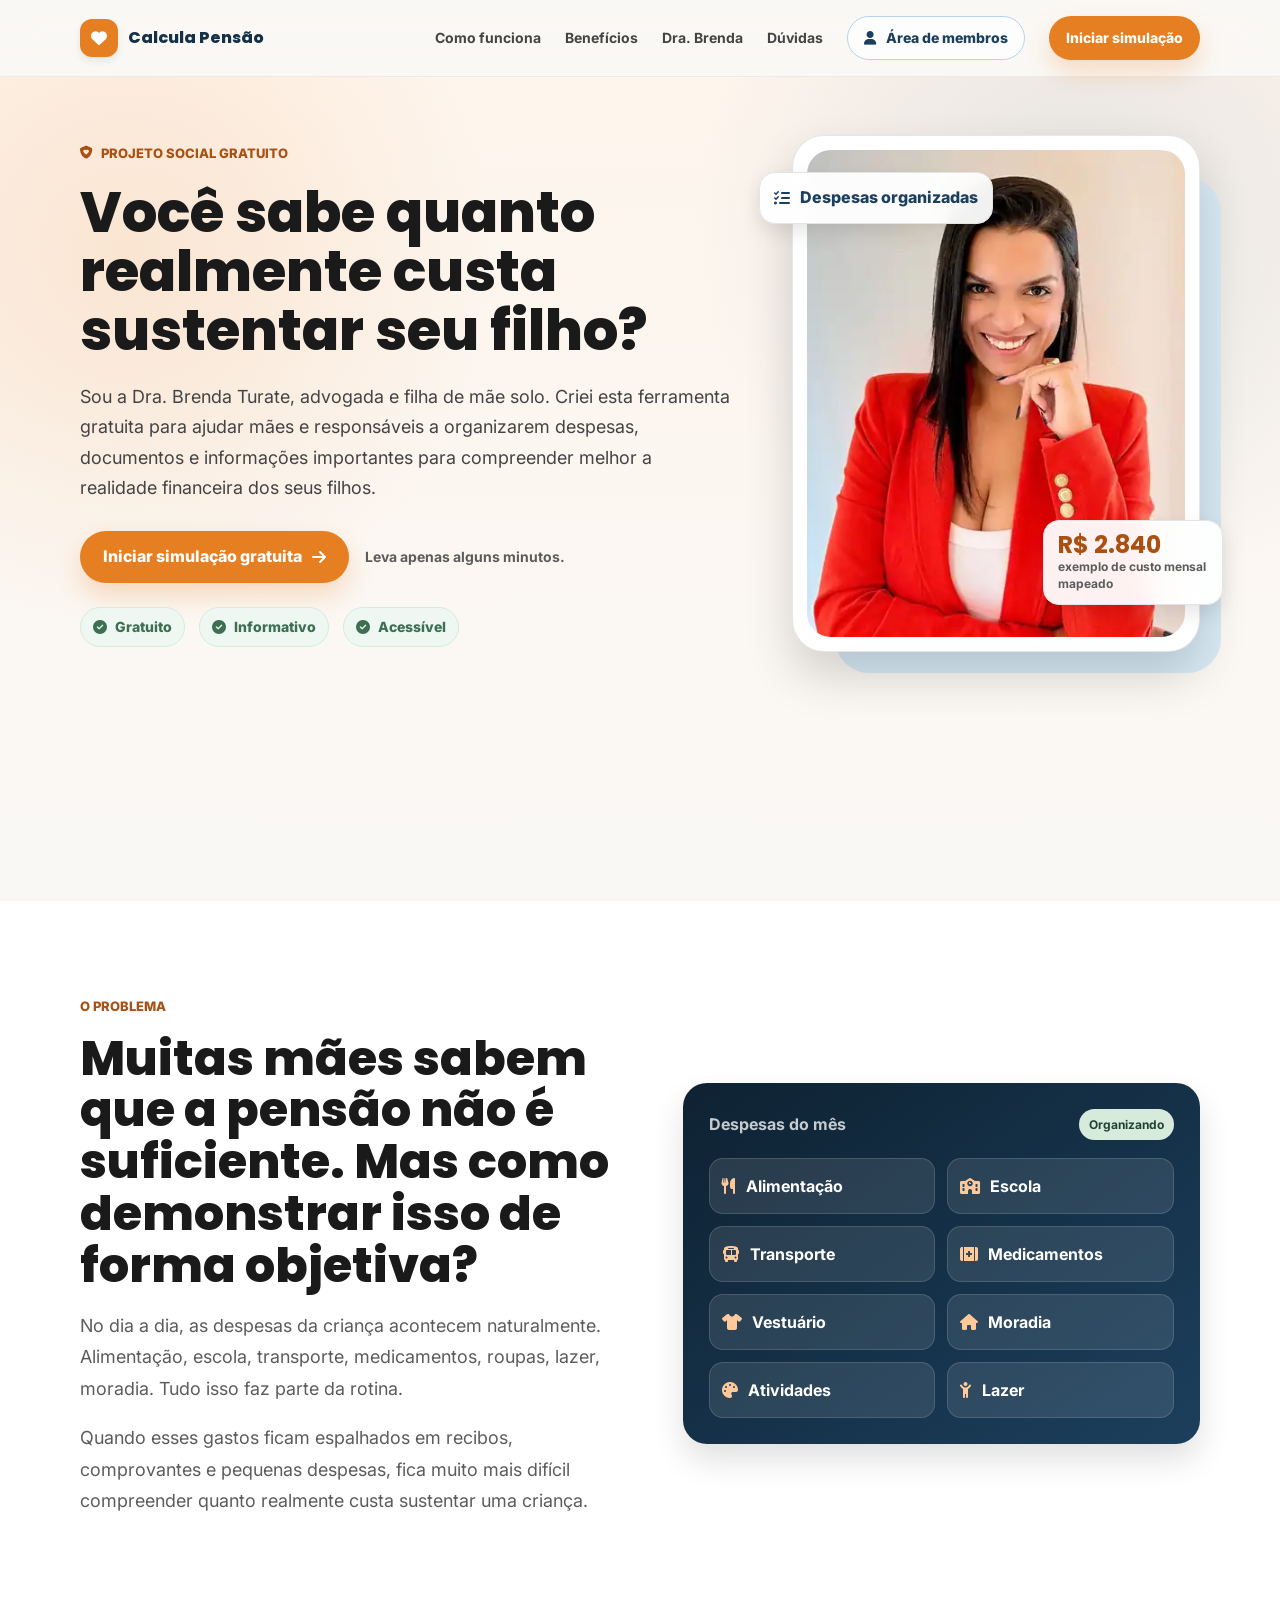
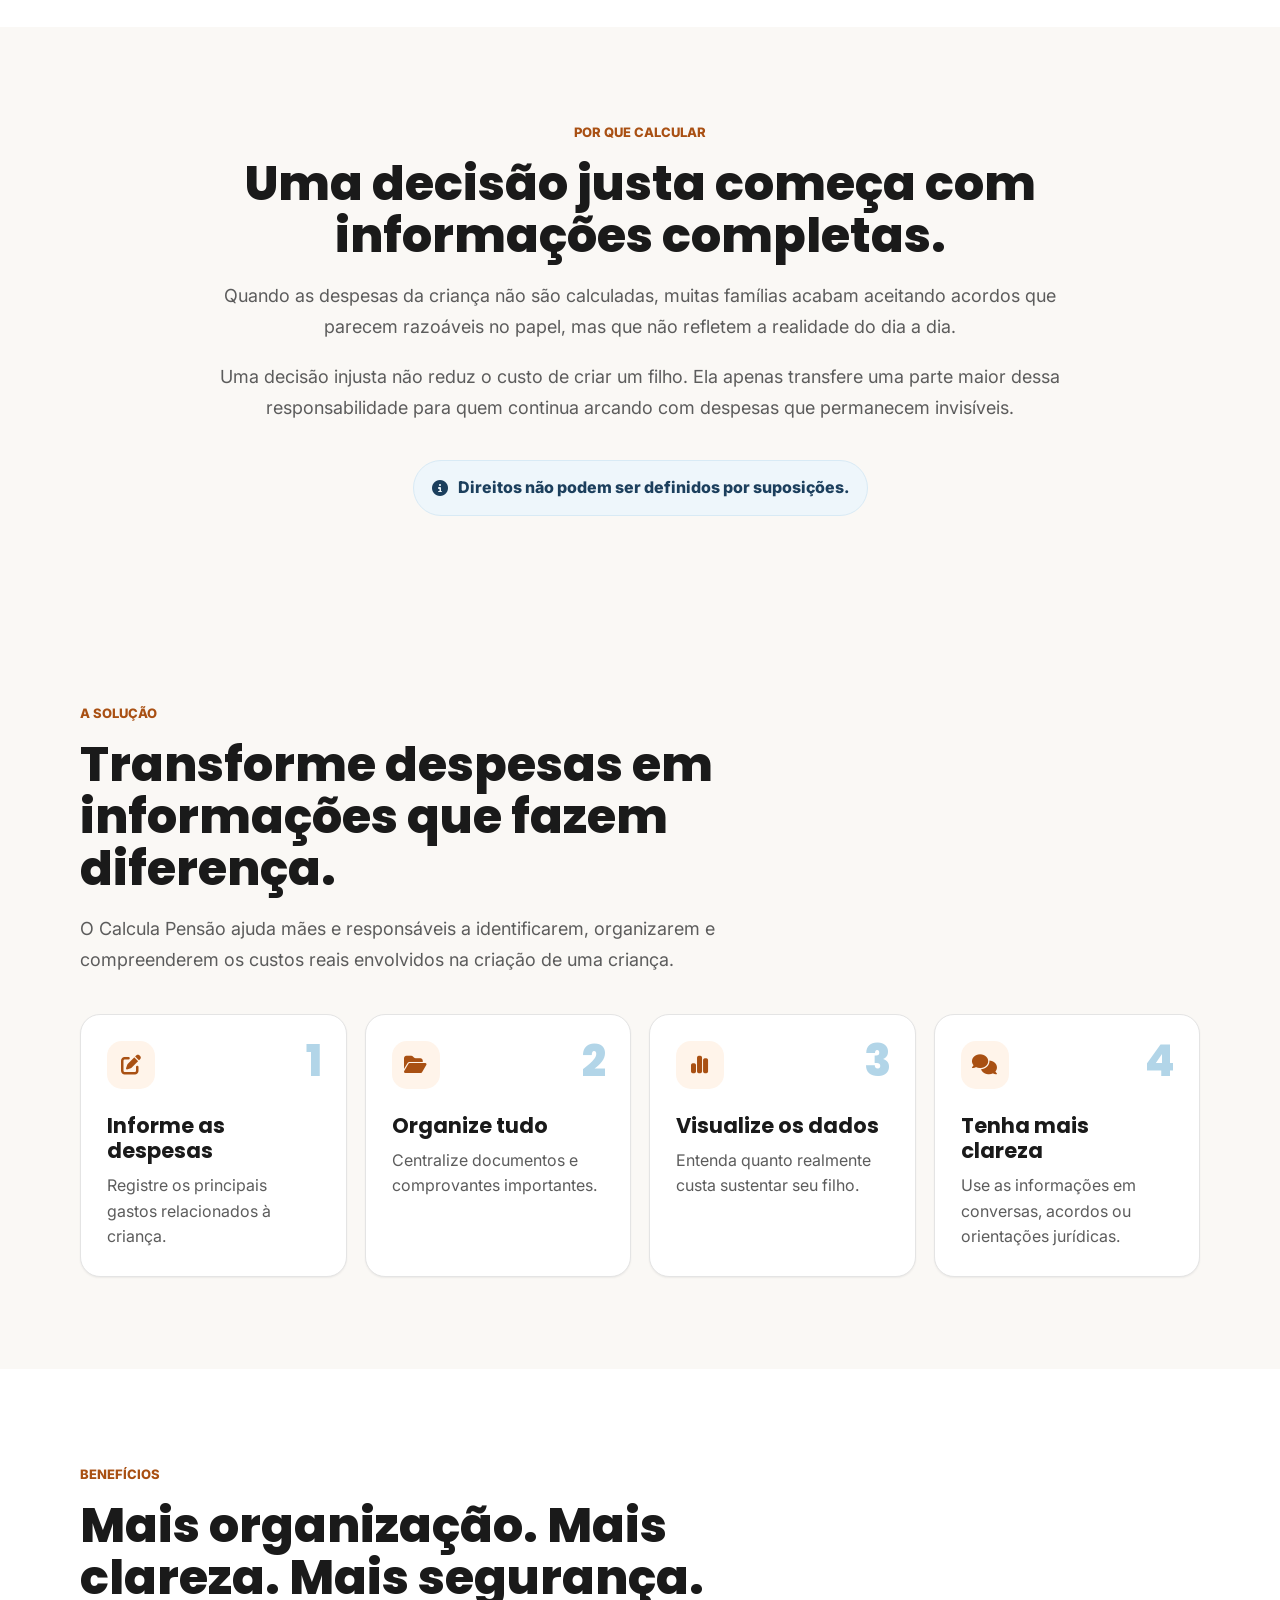
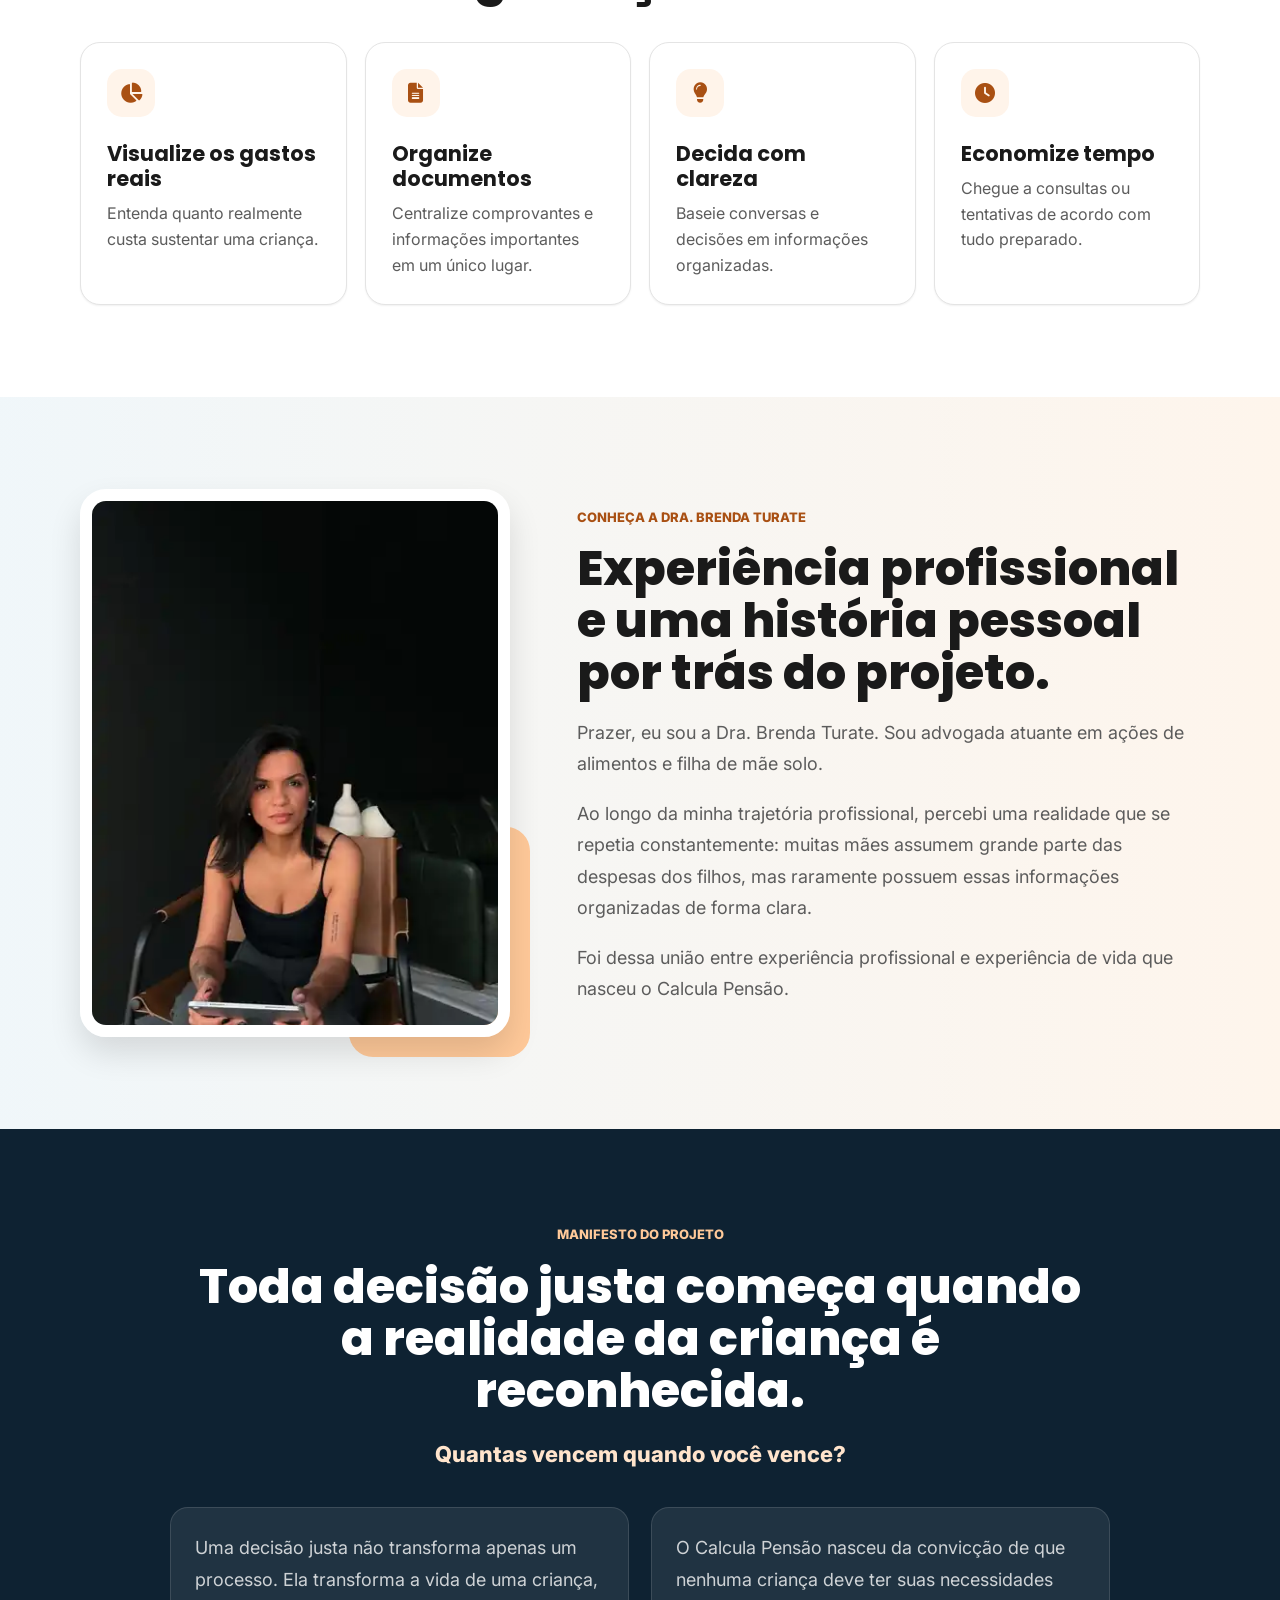
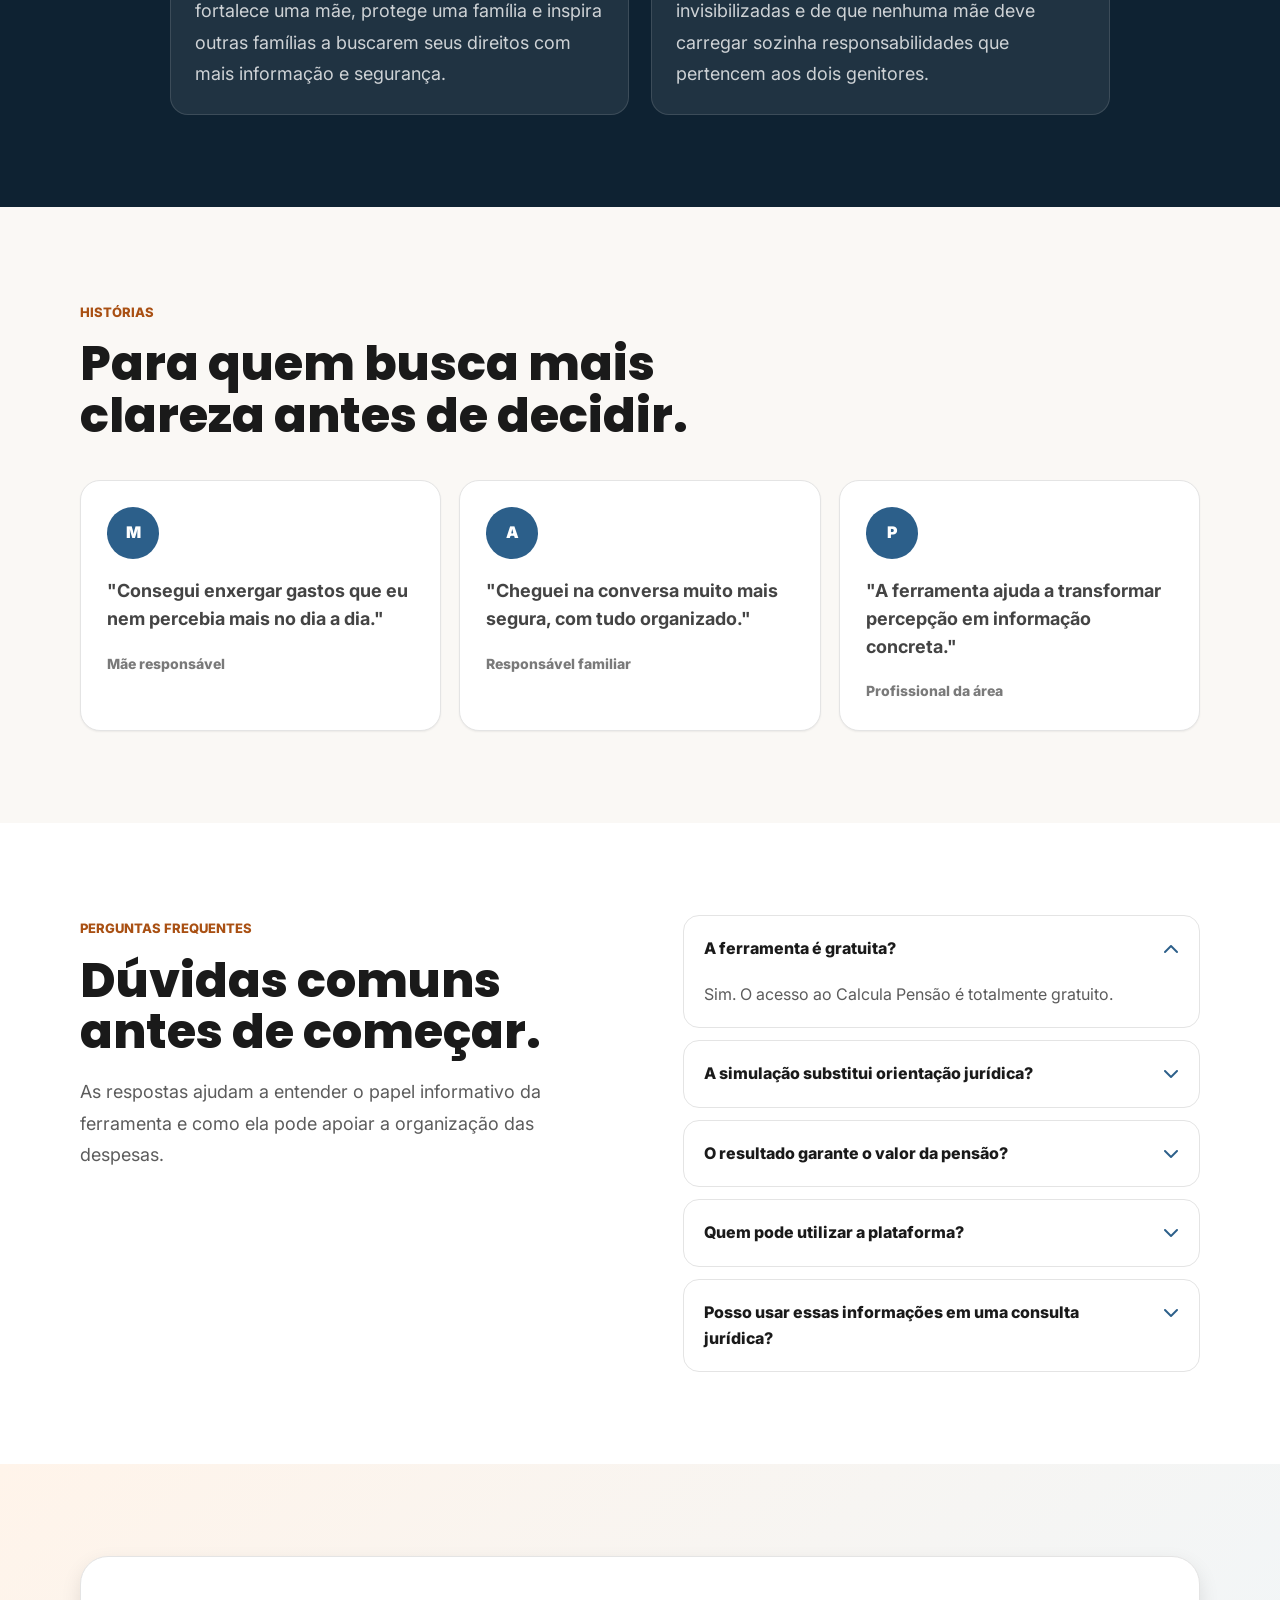
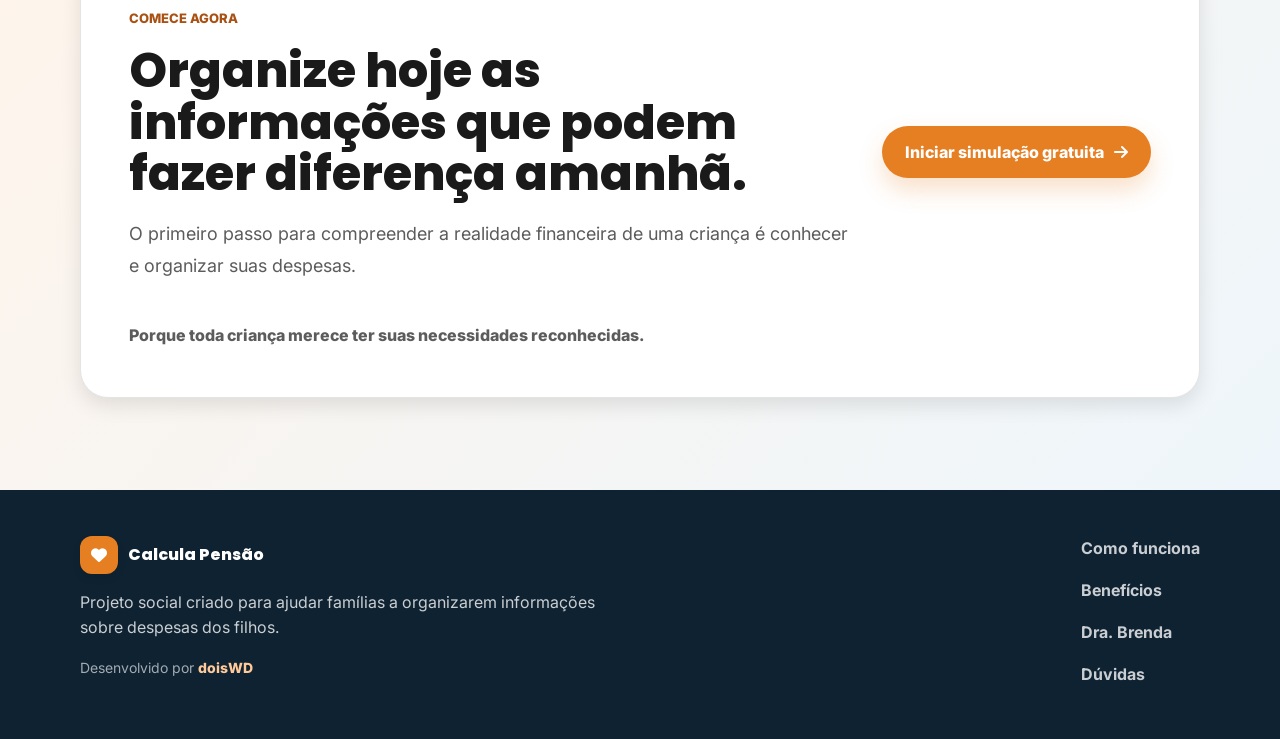
==== commit fe366e7d: "Add member area button" ====
--- a/homologr/index.html
+++ b/homologr/index.html
@@ -41,6 +41,10 @@
           <a href="#beneficios">Benefícios</a>
           <a href="#brenda">Dra. Brenda</a>
           <a href="#faq">Dúvidas</a>
+          <a class="btn btn-outline btn-small" href="https://calculapensao.com.br/login/">
+            <i class="fa-solid fa-user"></i>
+            Área de membros
+          </a>
           <a class="btn btn-primary btn-small" href="https://calculapensao.com.br/checkout/?add-to-cart=428">Iniciar simulação</a>
         </div>
       </nav>
--- a/homologr/styles.min.css
+++ b/homologr/styles.min.css
@@ -1 +1 @@
-*{box-sizing:border-box}html{scroll-behavior:smooth}body{margin:0;overflow-x:hidden;color:var(--cp-text-primary);background:var(--cp-surface-background);font-family:var(--cp-font-body);font-size:16px;line-height:1.6}body.nav-open{overflow:hidden}img{display:block;max-width:100%}a{color:inherit;text-decoration:none}button,a{-webkit-tap-highlight-color:transparent}:focus-visible{outline:3px solid var(--cp-orange-200);outline-offset:3px}.sr-only,.skip-link{position:absolute;width:1px;height:1px;overflow:hidden;clip:rect(0,0,0,0);white-space:nowrap}.skip-link:focus{z-index:1000;top:16px;left:16px;width:auto;height:auto;padding:12px 16px;clip:auto;color:var(--cp-text-inverse);background:var(--cp-blue-800);border-radius:var(--cp-radius-md)}.container{width:min(1120px,calc(100% - 40px));margin:0 auto}.section{padding:92px 0}.site-header{position:sticky;z-index:100;top:0;background:rgba(250,248,245,0.82);border-bottom:1px solid rgba(228,228,228,0.7);backdrop-filter:blur(18px);transition:box-shadow 180ms ease,background 180ms ease}.site-header.is-scrolled{background:rgba(255,255,255,0.92);box-shadow:var(--cp-shadow-1)}.nav{display:flex;min-height:76px;align-items:center;justify-content:space-between;gap:24px}.brand{display:inline-flex;align-items:center;gap:10px;font-family:var(--cp-font-heading);font-weight:800;color:var(--cp-blue-800)}.brand-mark{display:grid;width:38px;height:38px;place-items:center;color:var(--cp-text-inverse);background:var(--cp-orange-500);border-radius:12px;box-shadow:var(--cp-shadow-2)}.nav-menu{display:flex;align-items:center;gap:24px;color:var(--cp-gray-700);font-size:14px;font-weight:700}.nav-menu a:not(.btn){padding:10px 0}.nav-menu a:not(.btn):hover{color:var(--cp-orange-700)}.nav-toggle{display:none;width:44px;height:44px;color:var(--cp-blue-800);background:var(--cp-surface-white);border:1px solid var(--cp-gray-200);border-radius:var(--cp-radius-md)}.btn{display:inline-flex;min-height:52px;align-items:center;justify-content:center;gap:10px;padding:15px 22px;border-radius:var(--cp-radius-pill);font-weight:800;line-height:1.2;transition:transform 180ms ease,box-shadow 180ms ease,background 180ms ease}.btn:hover{transform:translateY(-2px)}.btn-primary{color:var(--cp-text-inverse);background:var(--cp-orange-500);box-shadow:0 12px 24px rgba(230,126,34,0.24)}.btn-primary:hover{background:var(--cp-orange-400);box-shadow:0 16px 34px rgba(230,126,34,0.3)}.btn-small{min-height:44px;padding:12px 16px;font-size:14px}.hero{position:relative;min-height:calc(100vh - 76px);overflow:hidden;padding:58px 0 74px}.hero-bg{position:absolute;inset:0;pointer-events:none;background:radial-gradient(circle at 10% 22%,rgba(230,126,34,0.14),transparent 28%),radial-gradient(circle at 84% 18%,rgba(44,95,138,0.12),transparent 30%),linear-gradient(180deg,rgba(255,244,234,0.8),rgba(250,248,245,0))}.hero-grid,.split-grid,.about-grid,.faq-grid{position:relative;display:grid;align-items:center;gap:64px;grid-template-columns:minmax(0,1.02fr) minmax(320px,0.98fr)}.hero-grid{gap:46px;grid-template-columns:minmax(0,1.24fr) minmax(320px,0.76fr)}.hero-copy h1,.section-copy h2,.section-heading h2,.narrow h2,.manifesto-card h2,.cta-card h2{margin:0;color:var(--cp-gray-900);font-family:var(--cp-font-heading);font-weight:800;letter-spacing:0;line-height:1.08}.hero-copy h1{max-width:690px;margin-top:18px;font-size:clamp(38px,4.35vw,56px);line-height:1.06}.lead{max-width:650px;margin:22px 0 0;color:var(--cp-gray-700);font-size:18px;line-height:1.68}.eyebrow{display:inline-flex;align-items:center;gap:8px;color:var(--cp-orange-700);font-size:13px;font-weight:800;letter-spacing:0;text-transform:uppercase}.centered{justify-content:center}.hero-actions{display:flex;flex-wrap:wrap;align-items:center;gap:16px;margin-top:28px}.microcopy{color:var(--cp-gray-600);font-size:14px;font-weight:700}.trust-row{display:flex;flex-wrap:wrap;gap:14px;margin-top:24px}.trust-row span{display:inline-flex;align-items:center;gap:8px;padding:8px 12px;color:var(--cp-green-700);background:var(--cp-green-50);border:1px solid var(--cp-green-100);border-radius:var(--cp-radius-pill);font-size:14px;font-weight:800}.portrait-card{position:relative;width:min(100%,430px);margin-left:auto;padding:14px;background:var(--cp-surface-white);border:1px solid rgba(228,228,228,0.9);border-radius:32px;box-shadow:var(--cp-shadow-5)}.portrait-card::before{position:absolute;inset:42px -22px -22px 42px;z-index:-1;content:"";background:var(--cp-blue-100);border-radius:34px}.portrait-card img{width:100%;aspect-ratio:4 / 5.15;object-fit:cover;object-position:center top;border-radius:24px}.floating-note{position:absolute;display:flex;align-items:center;gap:10px;padding:12px 14px;background:rgba(255,255,255,0.94);border:1px solid var(--cp-gray-200);border-radius:16px;box-shadow:var(--cp-shadow-3);backdrop-filter:blur(10px)}.note-top{top:36px;left:-34px;color:var(--cp-blue-700);font-weight:800}.note-bottom{right:-24px;bottom:46px;flex-direction:column;align-items:flex-start;gap:2px}.note-bottom strong{color:var(--cp-orange-700);font-family:var(--cp-font-heading);font-size:24px;line-height:1}.note-bottom span{max-width:150px;color:var(--cp-gray-600);font-size:12px;font-weight:700;line-height:1.35}.section-copy h2,.section-heading h2,.narrow h2,.manifesto-card h2,.cta-card h2{margin-top:14px;font-size:clamp(32px,4vw,48px)}.section-copy p,.section-heading p,.narrow p,.manifesto-card p,.cta-card p{color:var(--cp-gray-600);font-size:18px;line-height:1.75}.problem-section,.benefits-section,.faq-section{background:var(--cp-surface-white)}.expense-board{padding:26px;background:linear-gradient(145deg,var(--cp-blue-900),var(--cp-blue-700));border-radius:24px;box-shadow:var(--cp-shadow-4)}.board-header{display:flex;align-items:center;justify-content:space-between;color:var(--cp-text-inverse);margin-bottom:18px}.board-header span{color:rgba(255,255,255,0.76);font-weight:700}.board-header strong{padding:6px 10px;color:var(--cp-green-900);background:var(--cp-green-100);border-radius:var(--cp-radius-pill);font-size:12px}.expense-list{display:grid;gap:12px;grid-template-columns:repeat(2,minmax(0,1fr))}.expense-list span{display:flex;min-height:56px;align-items:center;gap:10px;padding:12px;color:var(--cp-text-inverse);background:rgba(255,255,255,0.1);border:1px solid rgba(255,255,255,0.14);border-radius:14px;font-weight:700}.expense-list i{color:var(--cp-orange-200)}.narrow{max-width:850px;text-align:center}.quote-line{display:inline-flex;align-items:center;gap:10px;margin-top:18px;padding:14px 18px;color:var(--cp-blue-700);background:var(--cp-blue-50);border:1px solid var(--cp-blue-100);border-radius:var(--cp-radius-pill);font-weight:800}.section-heading{max-width:760px;margin-bottom:38px}.steps,.benefit-grid,.testimonial-grid{display:grid;gap:18px;grid-template-columns:repeat(4,minmax(0,1fr))}.step-card,.benefit-card,.testimonial-card{position:relative;min-height:250px;padding:26px;background:var(--cp-surface-white);border:1px solid var(--cp-gray-200);border-radius:20px;box-shadow:var(--cp-shadow-1);transition:transform 180ms ease,box-shadow 180ms ease,border-color 180ms ease}.step-card:hover,.benefit-card:hover,.testimonial-card:hover{transform:translateY(-5px);border-color:var(--cp-orange-200);box-shadow:var(--cp-shadow-3)}.step-card i,.benefit-card i{display:grid;width:48px;height:48px;place-items:center;color:var(--cp-orange-700);background:var(--cp-orange-50);border-radius:15px;font-size:20px}.step-number{position:absolute;top:24px;right:24px;color:var(--cp-blue-200);font-family:var(--cp-font-heading);font-size:44px;font-weight:800;line-height:1}.step-card h3,.benefit-card h3{margin:24px 0 10px;color:var(--cp-gray-900);font-family:var(--cp-font-heading);font-size:21px;line-height:1.2}.step-card p,.benefit-card p{margin:0;color:var(--cp-gray-600)}.benefit-card{min-height:220px}.about-section{background:linear-gradient(90deg,rgba(238,246,251,0.82),rgba(255,244,234,0.82)),var(--cp-surface-background)}.about-grid{grid-template-columns:minmax(280px,0.82fr) minmax(0,1.18fr)}.about-image{position:relative;max-width:430px}.about-image::after{position:absolute;right:-20px;bottom:-20px;width:42%;height:42%;content:"";background:var(--cp-orange-200);border-radius:24px;z-index:0}.about-image img{position:relative;z-index:1;width:100%;aspect-ratio:4 / 5.1;object-fit:cover;object-position:center;border:12px solid var(--cp-surface-white);border-radius:26px;box-shadow:var(--cp-shadow-4)}.manifesto-section{background:var(--cp-blue-900)}.manifesto-card{color:var(--cp-text-inverse);text-align:center}.manifesto-card .eyebrow{color:var(--cp-orange-200)}.manifesto-card h2{max-width:920px;margin-right:auto;margin-left:auto;color:var(--cp-text-inverse)}.manifesto-card p{color:rgba(255,255,255,0.78)}.manifesto-lead{margin-top:18px;color:var(--cp-orange-100) !important;font-size:22px !important;font-weight:800}.manifesto-grid{display:grid;max-width:940px;gap:22px;grid-template-columns:repeat(2,minmax(0,1fr));margin:34px auto 0;text-align:left}.manifesto-grid p{margin:0;padding:24px;background:rgba(255,255,255,0.08);border:1px solid rgba(255,255,255,0.12);border-radius:18px}.testimonial-grid{grid-template-columns:repeat(3,minmax(0,1fr))}.testimonial-card{min-height:220px}.avatar{display:grid;width:52px;height:52px;place-items:center;color:var(--cp-text-inverse);background:var(--cp-blue-500);border-radius:50%;font-weight:900}.testimonial-card p{color:var(--cp-gray-700);font-size:18px;font-weight:700;line-height:1.55}.testimonial-card span{color:var(--cp-gray-500);font-size:14px;font-weight:800}.faq-grid{align-items:start}.faq-list{display:grid;gap:12px}details{overflow:hidden;background:var(--cp-surface-white);border:1px solid var(--cp-gray-200);border-radius:16px}summary{position:relative;min-height:64px;padding:20px 58px 20px 20px;cursor:pointer;color:var(--cp-gray-900);font-weight:800;list-style:none}summary::-webkit-details-marker{display:none}summary::after{position:absolute;top:20px;right:20px;color:var(--cp-blue-500);content:"\f078";font-family:"Font Awesome 6 Free";font-weight:900;transition:transform 180ms ease}details[open] summary::after{transform:rotate(180deg)}details p{margin:0;padding:0 20px 20px;color:var(--cp-gray-600)}.final-cta{background:linear-gradient(135deg,var(--cp-orange-50),var(--cp-blue-50))}.cta-card{display:grid;align-items:center;gap:24px;grid-template-columns:minmax(0,1fr) auto;padding:48px;background:var(--cp-surface-white);border:1px solid var(--cp-gray-200);border-radius:28px;box-shadow:var(--cp-shadow-3)}.cta-card h2{max-width:720px}.cta-note{grid-column:1 / -1;color:var(--cp-gray-600);font-weight:800}.footer{padding:46px 0;color:rgba(255,255,255,0.78);background:var(--cp-blue-900)}.footer-grid{display:grid;gap:32px;grid-template-columns:minmax(0,1fr) auto}.footer-brand{color:var(--cp-text-inverse)}.footer p{max-width:520px}.footer-credit{margin-top:14px;color:rgba(255,255,255,0.62);font-size:14px}.footer-credit a{color:var(--cp-orange-200);font-weight:800}.footer-credit a:hover{color:var(--cp-text-inverse)}.footer-links{display:grid;gap:10px}.footer-links a{font-weight:700}.footer-links a:hover{color:var(--cp-orange-200)}.reveal{opacity:0;transform:translateY(22px);transition:opacity 460ms ease,transform 460ms ease}.reveal.is-visible{opacity:1;transform:translateY(0)}.delay-1{transition-delay:90ms}.delay-2{transition-delay:160ms}.delay-3{transition-delay:230ms}@media (prefers-reduced-motion:reduce){*,*::before,*::after{scroll-behavior:auto !important;transition-duration:0.01ms !important;animation-duration:0.01ms !important;animation-iteration-count:1 !important}.reveal{opacity:1;transform:none}}@media (max-width:1023px){.section{padding:76px 0}.hero-grid,.split-grid,.about-grid,.faq-grid{gap:44px;grid-template-columns:1fr}.hero{padding-top:56px}.portrait-card{margin:0 auto}.steps,.benefit-grid{grid-template-columns:repeat(2,minmax(0,1fr))}.cta-card{grid-template-columns:1fr}}@media (max-width:767px){.container{width:min(100% - 32px,560px)}.nav{min-height:68px}.nav-toggle{display:grid;place-items:center}.nav-menu{position:fixed;inset:68px 16px auto 16px;display:grid;gap:4px;padding:18px;background:var(--cp-surface-white);border:1px solid var(--cp-gray-200);border-radius:18px;box-shadow:var(--cp-shadow-4);transform:translateY(-16px);opacity:0;pointer-events:none;transition:opacity 180ms ease,transform 180ms ease}.nav-menu.is-open{transform:translateY(0);opacity:1;pointer-events:auto}.nav-menu a{padding:12px}.nav-menu .btn{margin-top:8px}.hero{min-height:auto;padding:46px 0 68px}.hero-copy h1{font-size:37px}.lead,.section-copy p,.section-heading p,.narrow p,.manifesto-card p,.cta-card p{font-size:16px}.hero-actions,.hero-actions .btn{width:100%}.microcopy{width:100%;text-align:center}.trust-row span{flex:1 1 auto;justify-content:center}.portrait-card{width:min(100%,360px)}.floating-note{position:static;margin-top:12px}.note-bottom{flex-direction:row;align-items:center}.note-bottom span{max-width:none}.expense-list,.steps,.benefit-grid,.testimonial-grid,.manifesto-grid,.footer-grid{grid-template-columns:1fr}.section-heading{margin-bottom:26px}.step-card,.benefit-card,.testimonial-card{min-height:auto}.quote-line{align-items:flex-start;border-radius:18px;text-align:left}.about-image{max-width:360px;margin:0 auto}.cta-card{padding:28px;border-radius:22px}.cta-card .btn{width:100%}}+*{box-sizing:border-box;}html{scroll-behavior:smooth;}body{margin:0;overflow-x:hidden;color:var(--cp-text-primary);background:var(--cp-surface-background);font-family:var(--cp-font-body);font-size:16px;line-height:1.6;}body.nav-open{overflow:hidden;}img{display:block;max-width:100%;}a{color:inherit;text-decoration:none;}button,a{-webkit-tap-highlight-color:transparent;}:focus-visible{outline:3px solid var(--cp-orange-200);outline-offset:3px;}.sr-only,.skip-link{position:absolute;width:1px;height:1px;overflow:hidden;clip:rect(0,0,0,0);white-space:nowrap;}.skip-link:focus{z-index:1000;top:16px;left:16px;width:auto;height:auto;padding:12px 16px;clip:auto;color:var(--cp-text-inverse);background:var(--cp-blue-800);border-radius:var(--cp-radius-md);}.container{width:min(1120px,calc(100% - 40px));margin:0 auto;}.section{padding:92px 0;}.site-header{position:sticky;z-index:100;top:0;background:rgba(250,248,245,0.82);border-bottom:1px solid rgba(228,228,228,0.7);backdrop-filter:blur(18px);transition:box-shadow 180ms ease,background 180ms ease;}.site-header.is-scrolled{background:rgba(255,255,255,0.92);box-shadow:var(--cp-shadow-1);}.nav{display:flex;min-height:76px;align-items:center;justify-content:space-between;gap:24px;}.brand{display:inline-flex;align-items:center;gap:10px;font-family:var(--cp-font-heading);font-weight:800;color:var(--cp-blue-800);}.brand-mark{display:grid;width:38px;height:38px;place-items:center;color:var(--cp-text-inverse);background:var(--cp-orange-500);border-radius:12px;box-shadow:var(--cp-shadow-2);}.nav-menu{display:flex;align-items:center;gap:24px;color:var(--cp-gray-700);font-size:14px;font-weight:700;}.nav-menu a:not(.btn){padding:10px 0;}.nav-menu a:not(.btn):hover{color:var(--cp-orange-700);}.nav-toggle{display:none;width:44px;height:44px;color:var(--cp-blue-800);background:var(--cp-surface-white);border:1px solid var(--cp-gray-200);border-radius:var(--cp-radius-md);}.btn{display:inline-flex;min-height:52px;align-items:center;justify-content:center;gap:10px;padding:15px 22px;border:1px solid transparent;border-radius:var(--cp-radius-pill);font-weight:800;line-height:1.2;transition:transform 180ms ease,box-shadow 180ms ease,background 180ms ease,border-color 180ms ease,color 180ms ease;}.btn:hover{transform:translateY(-2px);}.btn-primary{color:var(--cp-text-inverse);background:var(--cp-orange-500);box-shadow:0 12px 24px rgba(230,126,34,0.24);}.btn-primary:hover{background:var(--cp-orange-400);box-shadow:0 16px 34px rgba(230,126,34,0.3);}.btn-outline{color:var(--cp-blue-700);background:rgba(255,255,255,0.76);border-color:var(--cp-blue-200);box-shadow:none;}.btn-outline:hover{color:var(--cp-blue-800);background:var(--cp-blue-50);border-color:var(--cp-blue-400);box-shadow:var(--cp-shadow-1);}.btn-small{min-height:44px;padding:12px 16px;font-size:14px;}.hero{position:relative;min-height:calc(100vh - 76px);overflow:hidden;padding:58px 0 74px;}.hero-bg{position:absolute;inset:0;pointer-events:none;background:radial-gradient(circle at 10% 22%,rgba(230,126,34,0.14),transparent 28%),radial-gradient(circle at 84% 18%,rgba(44,95,138,0.12),transparent 30%),linear-gradient(180deg,rgba(255,244,234,0.8),rgba(250,248,245,0));}.hero-grid,.split-grid,.about-grid,.faq-grid{position:relative;display:grid;align-items:center;gap:64px;grid-template-columns:minmax(0,1.02fr) minmax(320px,0.98fr);}.hero-grid{gap:46px;grid-template-columns:minmax(0,1.24fr) minmax(320px,0.76fr);}.hero-copy h1,.section-copy h2,.section-heading h2,.narrow h2,.manifesto-card h2,.cta-card h2{margin:0;color:var(--cp-gray-900);font-family:var(--cp-font-heading);font-weight:800;letter-spacing:0;line-height:1.08;}.hero-copy h1{max-width:690px;margin-top:18px;font-size:clamp(38px,4.35vw,56px);line-height:1.06;}.lead{max-width:650px;margin:22px 0 0;color:var(--cp-gray-700);font-size:18px;line-height:1.68;}.eyebrow{display:inline-flex;align-items:center;gap:8px;color:var(--cp-orange-700);font-size:13px;font-weight:800;letter-spacing:0;text-transform:uppercase;}.centered{justify-content:center;}.hero-actions{display:flex;flex-wrap:wrap;align-items:center;gap:16px;margin-top:28px;}.microcopy{color:var(--cp-gray-600);font-size:14px;font-weight:700;}.trust-row{display:flex;flex-wrap:wrap;gap:14px;margin-top:24px;}.trust-row span{display:inline-flex;align-items:center;gap:8px;padding:8px 12px;color:var(--cp-green-700);background:var(--cp-green-50);border:1px solid var(--cp-green-100);border-radius:var(--cp-radius-pill);font-size:14px;font-weight:800;}.portrait-card{position:relative;width:min(100%,430px);margin-left:auto;padding:14px;background:var(--cp-surface-white);border:1px solid rgba(228,228,228,0.9);border-radius:32px;box-shadow:var(--cp-shadow-5);}.portrait-card::before{position:absolute;inset:42px -22px -22px 42px;z-index:-1;content:"";background:var(--cp-blue-100);border-radius:34px;}.portrait-card img{width:100%;aspect-ratio:4 / 5.15;object-fit:cover;object-position:center top;border-radius:24px;}.floating-note{position:absolute;display:flex;align-items:center;gap:10px;padding:12px 14px;background:rgba(255,255,255,0.94);border:1px solid var(--cp-gray-200);border-radius:16px;box-shadow:var(--cp-shadow-3);backdrop-filter:blur(10px);}.note-top{top:36px;left:-34px;color:var(--cp-blue-700);font-weight:800;}.note-bottom{right:-24px;bottom:46px;flex-direction:column;align-items:flex-start;gap:2px;}.note-bottom strong{color:var(--cp-orange-700);font-family:var(--cp-font-heading);font-size:24px;line-height:1;}.note-bottom span{max-width:150px;color:var(--cp-gray-600);font-size:12px;font-weight:700;line-height:1.35;}.section-copy h2,.section-heading h2,.narrow h2,.manifesto-card h2,.cta-card h2{margin-top:14px;font-size:clamp(32px,4vw,48px);}.section-copy p,.section-heading p,.narrow p,.manifesto-card p,.cta-card p{color:var(--cp-gray-600);font-size:18px;line-height:1.75;}.problem-section,.benefits-section,.faq-section{background:var(--cp-surface-white);}.expense-board{padding:26px;background:linear-gradient(145deg,var(--cp-blue-900),var(--cp-blue-700));border-radius:24px;box-shadow:var(--cp-shadow-4);}.board-header{display:flex;align-items:center;justify-content:space-between;color:var(--cp-text-inverse);margin-bottom:18px;}.board-header span{color:rgba(255,255,255,0.76);font-weight:700;}.board-header strong{padding:6px 10px;color:var(--cp-green-900);background:var(--cp-green-100);border-radius:var(--cp-radius-pill);font-size:12px;}.expense-list{display:grid;gap:12px;grid-template-columns:repeat(2,minmax(0,1fr));}.expense-list span{display:flex;min-height:56px;align-items:center;gap:10px;padding:12px;color:var(--cp-text-inverse);background:rgba(255,255,255,0.1);border:1px solid rgba(255,255,255,0.14);border-radius:14px;font-weight:700;}.expense-list i{color:var(--cp-orange-200);}.narrow{max-width:850px;text-align:center;}.quote-line{display:inline-flex;align-items:center;gap:10px;margin-top:18px;padding:14px 18px;color:var(--cp-blue-700);background:var(--cp-blue-50);border:1px solid var(--cp-blue-100);border-radius:var(--cp-radius-pill);font-weight:800;}.section-heading{max-width:760px;margin-bottom:38px;}.steps,.benefit-grid,.testimonial-grid{display:grid;gap:18px;grid-template-columns:repeat(4,minmax(0,1fr));}.step-card,.benefit-card,.testimonial-card{position:relative;min-height:250px;padding:26px;background:var(--cp-surface-white);border:1px solid var(--cp-gray-200);border-radius:20px;box-shadow:var(--cp-shadow-1);transition:transform 180ms ease,box-shadow 180ms ease,border-color 180ms ease;}.step-card:hover,.benefit-card:hover,.testimonial-card:hover{transform:translateY(-5px);border-color:var(--cp-orange-200);box-shadow:var(--cp-shadow-3);}.step-card i,.benefit-card i{display:grid;width:48px;height:48px;place-items:center;color:var(--cp-orange-700);background:var(--cp-orange-50);border-radius:15px;font-size:20px;}.step-number{position:absolute;top:24px;right:24px;color:var(--cp-blue-200);font-family:var(--cp-font-heading);font-size:44px;font-weight:800;line-height:1;}.step-card h3,.benefit-card h3{margin:24px 0 10px;color:var(--cp-gray-900);font-family:var(--cp-font-heading);font-size:21px;line-height:1.2;}.step-card p,.benefit-card p{margin:0;color:var(--cp-gray-600);}.benefit-card{min-height:220px;}.about-section{background:linear-gradient(90deg,rgba(238,246,251,0.82),rgba(255,244,234,0.82)),var(--cp-surface-background);}.about-grid{grid-template-columns:minmax(280px,0.82fr) minmax(0,1.18fr);}.about-image{position:relative;max-width:430px;}.about-image::after{position:absolute;right:-20px;bottom:-20px;width:42%;height:42%;content:"";background:var(--cp-orange-200);border-radius:24px;z-index:0;}.about-image img{position:relative;z-index:1;width:100%;aspect-ratio:4 / 5.1;object-fit:cover;object-position:center;border:12px solid var(--cp-surface-white);border-radius:26px;box-shadow:var(--cp-shadow-4);}.manifesto-section{background:var(--cp-blue-900);}.manifesto-card{color:var(--cp-text-inverse);text-align:center;}.manifesto-card .eyebrow{color:var(--cp-orange-200);}.manifesto-card h2{max-width:920px;margin-right:auto;margin-left:auto;color:var(--cp-text-inverse);}.manifesto-card p{color:rgba(255,255,255,0.78);}.manifesto-lead{margin-top:18px;color:var(--cp-orange-100) !important;font-size:22px !important;font-weight:800;}.manifesto-grid{display:grid;max-width:940px;gap:22px;grid-template-columns:repeat(2,minmax(0,1fr));margin:34px auto 0;text-align:left;}.manifesto-grid p{margin:0;padding:24px;background:rgba(255,255,255,0.08);border:1px solid rgba(255,255,255,0.12);border-radius:18px;}.testimonial-grid{grid-template-columns:repeat(3,minmax(0,1fr));}.testimonial-card{min-height:220px;}.avatar{display:grid;width:52px;height:52px;place-items:center;color:var(--cp-text-inverse);background:var(--cp-blue-500);border-radius:50%;font-weight:900;}.testimonial-card p{color:var(--cp-gray-700);font-size:18px;font-weight:700;line-height:1.55;}.testimonial-card span{color:var(--cp-gray-500);font-size:14px;font-weight:800;}.faq-grid{align-items:start;}.faq-list{display:grid;gap:12px;}details{overflow:hidden;background:var(--cp-surface-white);border:1px solid var(--cp-gray-200);border-radius:16px;}summary{position:relative;min-height:64px;padding:20px 58px 20px 20px;cursor:pointer;color:var(--cp-gray-900);font-weight:800;list-style:none;}summary::-webkit-details-marker{display:none;}summary::after{position:absolute;top:20px;right:20px;color:var(--cp-blue-500);content:"\f078";font-family:"Font Awesome 6 Free";font-weight:900;transition:transform 180ms ease;}details[open] summary::after{transform:rotate(180deg);}details p{margin:0;padding:0 20px 20px;color:var(--cp-gray-600);}.final-cta{background:linear-gradient(135deg,var(--cp-orange-50),var(--cp-blue-50));}.cta-card{display:grid;align-items:center;gap:24px;grid-template-columns:minmax(0,1fr) auto;padding:48px;background:var(--cp-surface-white);border:1px solid var(--cp-gray-200);border-radius:28px;box-shadow:var(--cp-shadow-3);}.cta-card h2{max-width:720px;}.cta-note{grid-column:1 / -1;color:var(--cp-gray-600);font-weight:800;}.footer{padding:46px 0;color:rgba(255,255,255,0.78);background:var(--cp-blue-900);}.footer-grid{display:grid;gap:32px;grid-template-columns:minmax(0,1fr) auto;}.footer-brand{color:var(--cp-text-inverse);}.footer p{max-width:520px;}.footer-credit{margin-top:14px;color:rgba(255,255,255,0.62);font-size:14px;}.footer-credit a{color:var(--cp-orange-200);font-weight:800;}.footer-credit a:hover{color:var(--cp-text-inverse);}.footer-links{display:grid;gap:10px;}.footer-links a{font-weight:700;}.footer-links a:hover{color:var(--cp-orange-200);}.reveal{opacity:0;transform:translateY(22px);transition:opacity 460ms ease,transform 460ms ease;}.reveal.is-visible{opacity:1;transform:translateY(0);}.delay-1{transition-delay:90ms;}.delay-2{transition-delay:160ms;}.delay-3{transition-delay:230ms;}@media (prefers-reduced-motion:reduce){*,*::before,*::after{scroll-behavior:auto !important;transition-duration:0.01ms !important;animation-duration:0.01ms !important;animation-iteration:1 !important;}.reveal{opacity:1;transform:none;}}@media (max-width:1023px){.section{padding:76px 0;}.hero-grid,.split-grid,.about-grid,.faq-grid{gap:44px;grid-template-columns:1fr;}.hero{padding-top:56px;}.portrait-card{margin:0 auto;}.steps,.benefit-grid{grid-template-columns:repeat(2,minmax(0,1fr));}.cta-card{grid-template-columns:1fr;}}@media (max-width:767px){.container{width:min(100% - 32px,560px);}.nav{min-height:68px;}.nav-toggle{display:grid;place-items:center;}.nav-menu{position:fixed;inset:68px 16px auto 16px;display:grid;gap:4px;padding:18px;background:var(--cp-surface-white);border:1px solid var(--cp-gray-200);border-radius:18px;box-shadow:var(--cp-shadow-4);transform:translateY(-16px);opacity:0;pointer-events:none;transition:opacity 180ms ease,transform 180ms ease;}.nav-menu.is-open{transform:translateY(0);opacity:1;pointer-events:auto;}.nav-menu a{padding:12px;}.nav-menu .btn{margin-top:8px;}.hero{min-height:auto;padding:46px 0 68px;}.hero-copy h1{font-size:37px;}.lead,.section-copy p,.section-heading p,.narrow p,.manifesto-card p,.cta-card p{font-size:16px;}.hero-actions,.hero-actions .btn{width:100%;}.microcopy{width:100%;text-align:center;}.trust-row span{flex:1 1 auto;justify-content:center;}.portrait-card{width:min(100%,360px);}.floating-note{position:static;margin-top:12px;}.note-bottom{flex-direction:row;align-items:center;}.note-bottom span{max-width:none;}.expense-list,.steps,.benefit-grid,.testimonial-grid,.manifesto-grid,.footer-grid{grid-template-columns:1fr;}.section-heading{margin-bottom:26px;}.step-card,.benefit-card,.testimonial-card{min-height:auto;}.quote-line{align-items:flex-start;border-radius:18px;text-align:left;}.about-image{max-width:360px;margin:0 auto;}.cta-card{padding:28px;border-radius:22px;}.cta-card .btn{width:100%;}}
